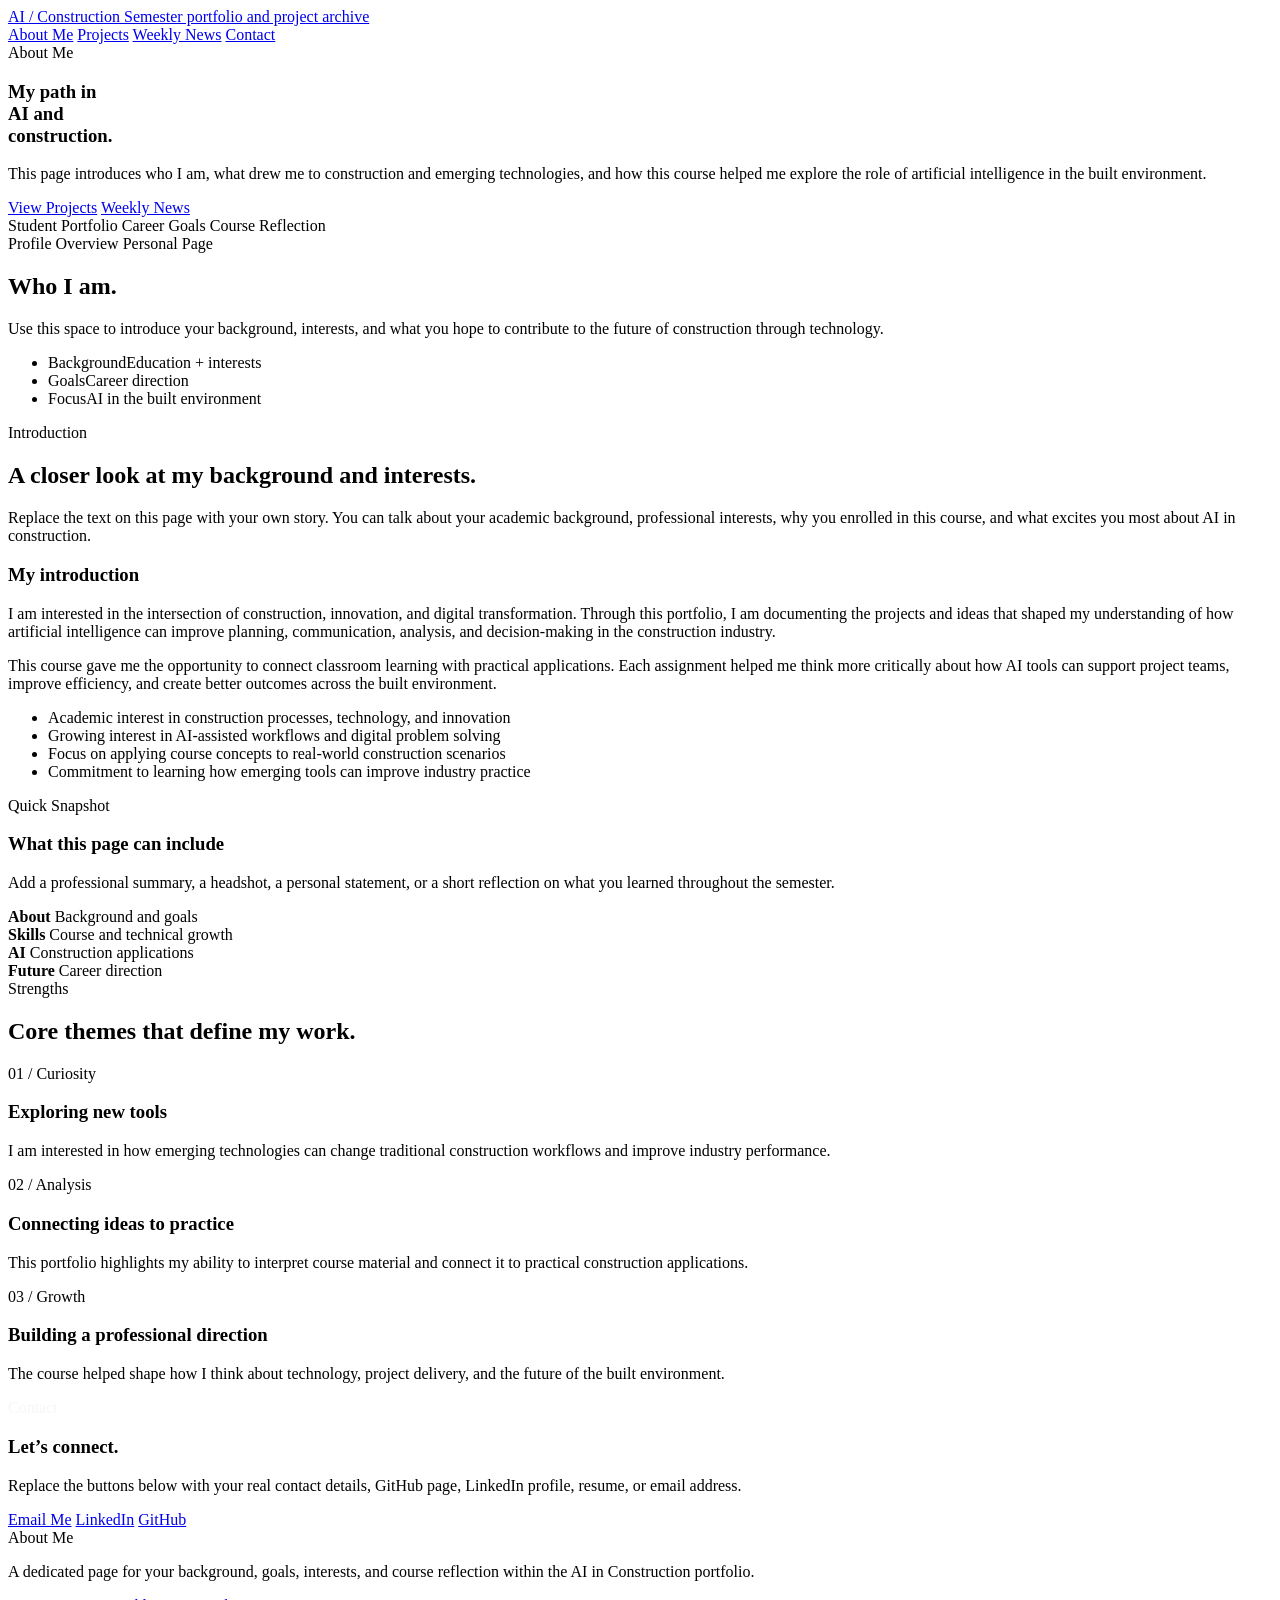
==== about.html @ fae2aea6 "Create about.html" ====
<!DOCTYPE html>
<html lang="en">
<head>
  <meta charset="UTF-8" />
  <meta name="viewport" content="width=device-width, initial-scale=1.0" />
  <title>About Me | AI in Construction Portfolio</title>
  <link rel="stylesheet" href="style.css" />
</head>
<body>
  <header class="site-header">
    <div class="container nav-shell">
      <a href="index.html" class="brand" aria-label="AI in Construction portfolio home">
        <span class="brand-title">AI / Construction</span>
        <span class="brand-subtitle">Semester portfolio and project archive</span>
      </a>

      <nav class="nav-links" aria-label="Primary navigation">
        <a href="about.html">About Me</a>
        <a href="projects.html">Projects</a>
        <a href="news.html">Weekly News</a>
        <a href="#contact" class="nav-cta">Contact</a>
      </nav>
    </div>
  </header>

  <main>
    <section class="hero">
      <div class="container hero-grid">
        <article class="hero-copy-card">
          <div>
            <span class="eyebrow">About Me</span>
            <h1 class="hero-title">My path in<br />AI and<br />construction.</h1>
            <p class="hero-description">
              This page introduces who I am, what drew me to construction and emerging technologies, and how this course helped me explore the role of artificial intelligence in the built environment.
            </p>
            <div class="hero-actions">
              <a class="button button-primary" href="projects.html">View Projects</a>
              <a class="button button-secondary" href="news.html">Weekly News</a>
            </div>
          </div>

          <div class="hero-meta" aria-label="About page highlights">
            <span class="meta-pill">Student Portfolio</span>
            <span class="meta-pill">Career Goals</span>
            <span class="meta-pill">Course Reflection</span>
          </div>
        </article>

        <aside class="hero-visual-card" aria-label="Decorative introduction panel">
          <div class="signal-grid"></div>
          <div class="signal-lines"></div>

          <div class="hero-panel-top">
            <span>Profile Overview</span>
            <span>Personal Page</span>
          </div>

          <div class="hero-visual-content">
            <h2>Who I am.</h2>
            <p>
              Use this space to introduce your background, interests, and what you hope to contribute to the future of construction through technology.
            </p>
            <ul class="hero-visual-list">
              <li><span>Background</span><span>Education + interests</span></li>
              <li><span>Goals</span><span>Career direction</span></li>
              <li><span>Focus</span><span>AI in the built environment</span></li>
            </ul>
          </div>
        </aside>
      </div>
    </section>

    <section class="section" id="about-overview">
      <div class="container">
        <span class="eyebrow">Introduction</span>
        <h2 class="section-heading">A closer look at my background and interests.</h2>
        <p class="section-copy">
          Replace the text on this page with your own story. You can talk about your academic background, professional interests, why you enrolled in this course, and what excites you most about AI in construction.
        </p>

        <div class="about-grid">
          <article class="about-card">
            <h3>My introduction</h3>
            <p>
              I am interested in the intersection of construction, innovation, and digital transformation. Through this portfolio, I am documenting the projects and ideas that shaped my understanding of how artificial intelligence can improve planning, communication, analysis, and decision-making in the construction industry.
            </p>
            <p style="margin-top: 1rem;">
              This course gave me the opportunity to connect classroom learning with practical applications. Each assignment helped me think more critically about how AI tools can support project teams, improve efficiency, and create better outcomes across the built environment.
            </p>

            <ul class="about-highlights">
              <li>Academic interest in construction processes, technology, and innovation</li>
              <li>Growing interest in AI-assisted workflows and digital problem solving</li>
              <li>Focus on applying course concepts to real-world construction scenarios</li>
              <li>Commitment to learning how emerging tools can improve industry practice</li>
            </ul>
          </article>

          <article class="about-card profile-card">
            <div class="profile-inner">
              <div class="profile-badge">Quick Snapshot</div>
              <h3>What this page can include</h3>
              <p>
                Add a professional summary, a headshot, a personal statement, or a short reflection on what you learned throughout the semester.
              </p>

              <div class="profile-stats">
                <div class="stat">
                  <strong>About</strong>
                  <span>Background and goals</span>
                </div>
                <div class="stat">
                  <strong>Skills</strong>
                  <span>Course and technical growth</span>
                </div>
                <div class="stat">
                  <strong>AI</strong>
                  <span>Construction applications</span>
                </div>
                <div class="stat">
                  <strong>Future</strong>
                  <span>Career direction</span>
                </div>
              </div>
            </div>
          </article>
        </div>
      </div>
    </section>

    <section class="section">
      <div class="container">
        <span class="eyebrow">Strengths</span>
        <h2 class="section-heading">Core themes that define my work.</h2>
        <div class="feature-grid">
          <article class="feature-card">
            <span class="feature-index">01 / Curiosity</span>
            <h3>Exploring new tools</h3>
            <p>I am interested in how emerging technologies can change traditional construction workflows and improve industry performance.</p>
          </article>

          <article class="feature-card">
            <span class="feature-index">02 / Analysis</span>
            <h3>Connecting ideas to practice</h3>
            <p>This portfolio highlights my ability to interpret course material and connect it to practical construction applications.</p>
          </article>

          <article class="feature-card">
            <span class="feature-index">03 / Growth</span>
            <h3>Building a professional direction</h3>
            <p>The course helped shape how I think about technology, project delivery, and the future of the built environment.</p>
          </article>
        </div>
      </div>
    </section>

    <section class="section" id="contact">
      <div class="container">
        <article class="cta-card">
          <div>
            <span class="eyebrow" style="color: rgba(242, 242, 243, 0.7);">Contact</span>
            <h3>Let’s connect.</h3>
            <p>
              Replace the buttons below with your real contact details, GitHub page, LinkedIn profile, resume, or email address.
            </p>
          </div>

          <div class="cta-actions">
            <a class="button button-primary" href="mailto:yourname@email.com">Email Me</a>
            <a class="button button-secondary" href="#">LinkedIn</a>
            <a class="button button-secondary" href="#">GitHub</a>
          </div>
        </article>
      </div>
    </section>
  </main>

  <footer class="footer">
    <div class="container">
      <div class="footer-card">
        <div class="footer-grid">
          <div>
            <div class="footer-title">About Me</div>
            <p class="footer-copy">
              A dedicated page for your background, goals, interests, and course reflection within the AI in Construction portfolio.
            </p>
          </div>

          <div>
            <div class="footer-links">
              <a href="index.html">Home</a>
              <a href="projects.html">Projects</a>
              <a href="news.html">Weekly News</a>
              <a href="#top">Back to top</a>
            </div>
          </div>
        </div>
      </div>
    </div>
  </footer>
</body>
</html>
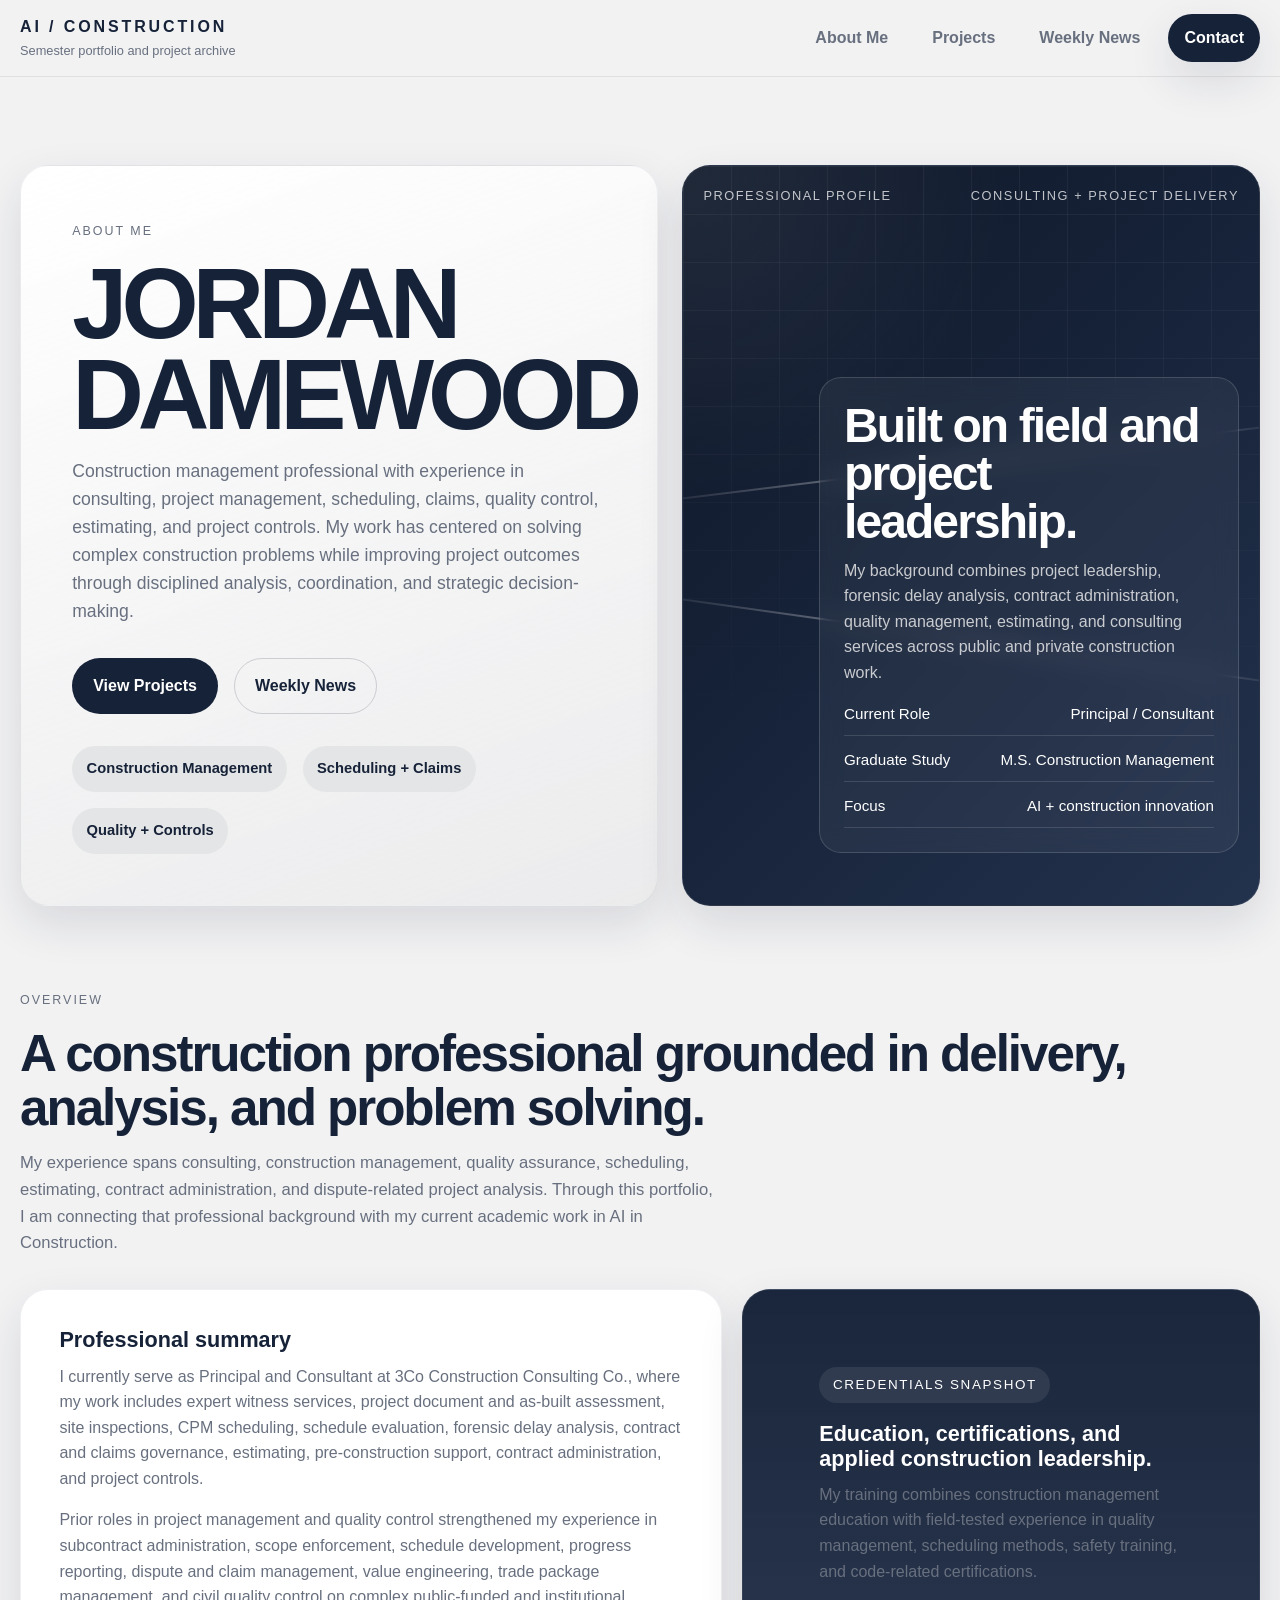
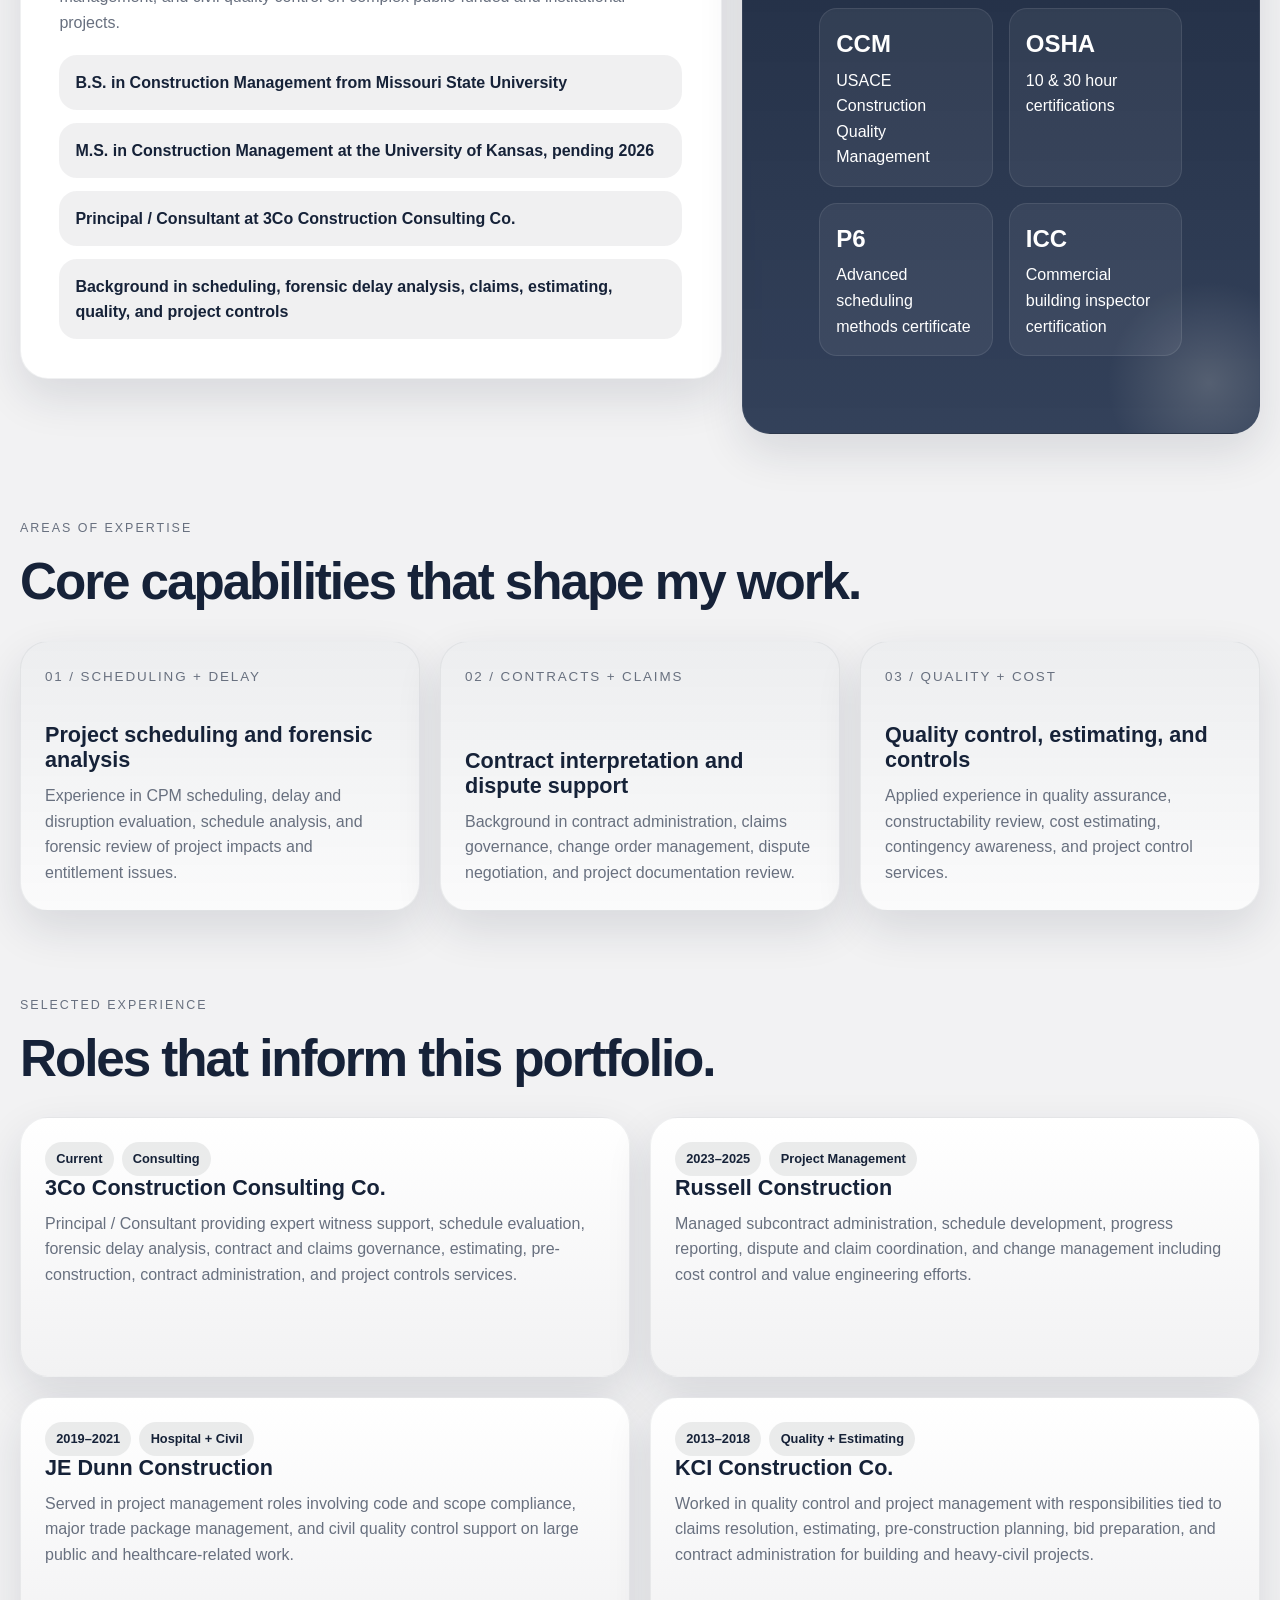
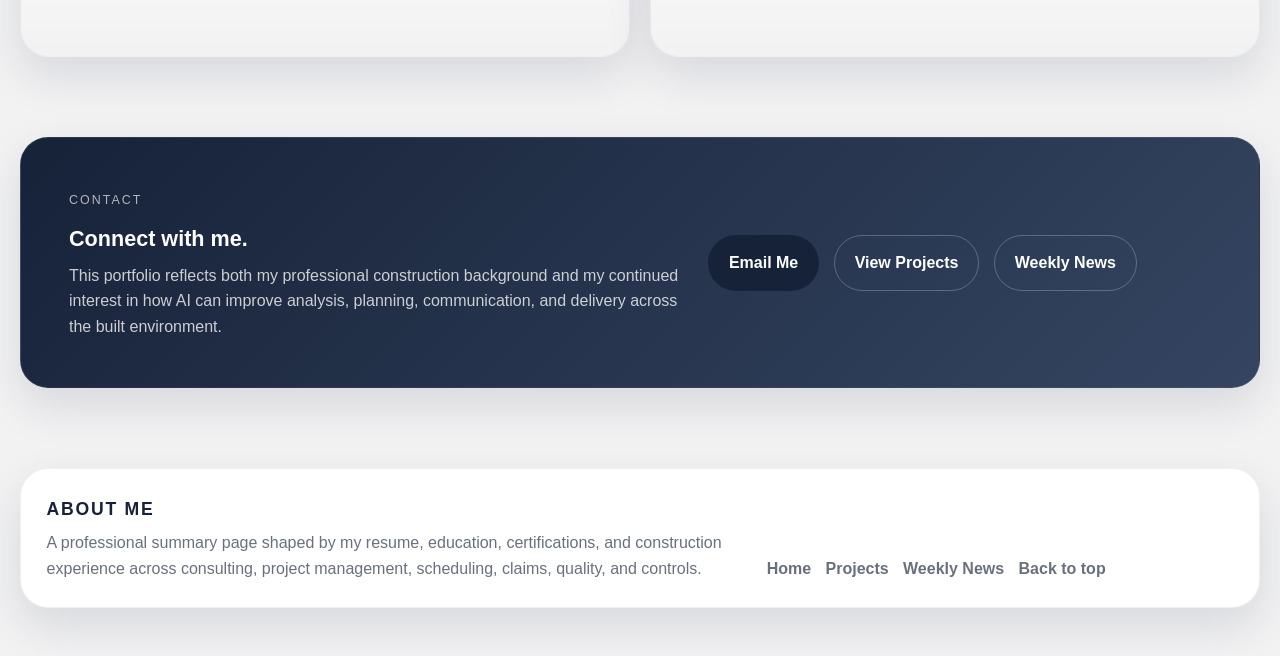
==== commit 1a83043f: "Update about.html" ====
--- a/about.html
+++ b/about.html
@@ -6,7 +6,7 @@
   <title>About Me | AI in Construction Portfolio</title>
   <link rel="stylesheet" href="style.css" />
 </head>
-<body>
+<body id="top">
   <header class="site-header">
     <div class="container nav-shell">
       <a href="index.html" class="brand" aria-label="AI in Construction portfolio home">
@@ -29,9 +29,9 @@
         <article class="hero-copy-card">
           <div>
             <span class="eyebrow">About Me</span>
-            <h1 class="hero-title">My path in<br />AI and<br />construction.</h1>
+            <h1 class="hero-title">Jordan<br />Damewood</h1>
             <p class="hero-description">
-              This page introduces who I am, what drew me to construction and emerging technologies, and how this course helped me explore the role of artificial intelligence in the built environment.
+              Construction management professional with experience in consulting, project management, scheduling, claims, quality control, estimating, and project controls. My work has centered on solving complex construction problems while improving project outcomes through disciplined analysis, coordination, and strategic decision-making.
             </p>
             <div class="hero-actions">
               <a class="button button-primary" href="projects.html">View Projects</a>
@@ -40,30 +40,30 @@
           </div>
 
           <div class="hero-meta" aria-label="About page highlights">
-            <span class="meta-pill">Student Portfolio</span>
-            <span class="meta-pill">Career Goals</span>
-            <span class="meta-pill">Course Reflection</span>
+            <span class="meta-pill">Construction Management</span>
+            <span class="meta-pill">Scheduling + Claims</span>
+            <span class="meta-pill">Quality + Controls</span>
           </div>
         </article>
 
-        <aside class="hero-visual-card" aria-label="Decorative introduction panel">
+        <aside class="hero-visual-card" aria-label="Professional profile panel">
           <div class="signal-grid"></div>
           <div class="signal-lines"></div>
 
           <div class="hero-panel-top">
-            <span>Profile Overview</span>
-            <span>Personal Page</span>
+            <span>Professional Profile</span>
+            <span>Consulting + Project Delivery</span>
           </div>
 
           <div class="hero-visual-content">
-            <h2>Who I am.</h2>
+            <h2>Built on field and project leadership.</h2>
             <p>
-              Use this space to introduce your background, interests, and what you hope to contribute to the future of construction through technology.
+              My background combines project leadership, forensic delay analysis, contract administration, quality management, estimating, and consulting services across public and private construction work.
             </p>
             <ul class="hero-visual-list">
-              <li><span>Background</span><span>Education + interests</span></li>
-              <li><span>Goals</span><span>Career direction</span></li>
-              <li><span>Focus</span><span>AI in the built environment</span></li>
+              <li><span>Current Role</span><span>Principal / Consultant</span></li>
+              <li><span>Graduate Study</span><span>M.S. Construction Management</span></li>
+              <li><span>Focus</span><span>AI + construction innovation</span></li>
             </ul>
           </div>
         </aside>
@@ -72,54 +72,54 @@
 
     <section class="section" id="about-overview">
       <div class="container">
-        <span class="eyebrow">Introduction</span>
-        <h2 class="section-heading">A closer look at my background and interests.</h2>
+        <span class="eyebrow">Overview</span>
+        <h2 class="section-heading">A construction professional grounded in delivery, analysis, and problem solving.</h2>
         <p class="section-copy">
-          Replace the text on this page with your own story. You can talk about your academic background, professional interests, why you enrolled in this course, and what excites you most about AI in construction.
+          My experience spans consulting, construction management, quality assurance, scheduling, estimating, contract administration, and dispute-related project analysis. Through this portfolio, I am connecting that professional background with my current academic work in AI in Construction.
         </p>
 
         <div class="about-grid">
           <article class="about-card">
-            <h3>My introduction</h3>
+            <h3>Professional summary</h3>
             <p>
-              I am interested in the intersection of construction, innovation, and digital transformation. Through this portfolio, I am documenting the projects and ideas that shaped my understanding of how artificial intelligence can improve planning, communication, analysis, and decision-making in the construction industry.
+              I currently serve as Principal and Consultant at 3Co Construction Consulting Co., where my work includes expert witness services, project document and as-built assessment, site inspections, CPM scheduling, schedule evaluation, forensic delay analysis, contract and claims governance, estimating, pre-construction support, contract administration, and project controls.
             </p>
             <p style="margin-top: 1rem;">
-              This course gave me the opportunity to connect classroom learning with practical applications. Each assignment helped me think more critically about how AI tools can support project teams, improve efficiency, and create better outcomes across the built environment.
+              Prior roles in project management and quality control strengthened my experience in subcontract administration, scope enforcement, schedule development, progress reporting, dispute and claim management, value engineering, trade package management, and civil quality control on complex public-funded and institutional projects.
             </p>
 
             <ul class="about-highlights">
-              <li>Academic interest in construction processes, technology, and innovation</li>
-              <li>Growing interest in AI-assisted workflows and digital problem solving</li>
-              <li>Focus on applying course concepts to real-world construction scenarios</li>
-              <li>Commitment to learning how emerging tools can improve industry practice</li>
+              <li>B.S. in Construction Management from Missouri State University</li>
+              <li>M.S. in Construction Management at the University of Kansas, pending 2026</li>
+              <li>Principal / Consultant at 3Co Construction Consulting Co.</li>
+              <li>Background in scheduling, forensic delay analysis, claims, estimating, quality, and project controls</li>
             </ul>
           </article>
 
           <article class="about-card profile-card">
             <div class="profile-inner">
-              <div class="profile-badge">Quick Snapshot</div>
-              <h3>What this page can include</h3>
-              <p>
-                Add a professional summary, a headshot, a personal statement, or a short reflection on what you learned throughout the semester.
+              <div class="profile-badge">Credentials Snapshot</div>
+              <h3>Education, certifications, and applied construction leadership.</h3>
+              <p>
+                My training combines construction management education with field-tested experience in quality management, scheduling methods, safety training, and code-related certifications.
               </p>
 
               <div class="profile-stats">
                 <div class="stat">
-                  <strong>About</strong>
-                  <span>Background and goals</span>
-                </div>
-                <div class="stat">
-                  <strong>Skills</strong>
-                  <span>Course and technical growth</span>
-                </div>
-                <div class="stat">
-                  <strong>AI</strong>
-                  <span>Construction applications</span>
-                </div>
-                <div class="stat">
-                  <strong>Future</strong>
-                  <span>Career direction</span>
+                  <strong>CCM</strong>
+                  <span>USACE Construction Quality Management</span>
+                </div>
+                <div class="stat">
+                  <strong>OSHA</strong>
+                  <span>10 &amp; 30 hour certifications</span>
+                </div>
+                <div class="stat">
+                  <strong>P6</strong>
+                  <span>Advanced scheduling methods certificate</span>
+                </div>
+                <div class="stat">
+                  <strong>ICC</strong>
+                  <span>Commercial building inspector certification</span>
                 </div>
               </div>
             </div>
@@ -130,25 +130,85 @@
 
     <section class="section">
       <div class="container">
-        <span class="eyebrow">Strengths</span>
-        <h2 class="section-heading">Core themes that define my work.</h2>
+        <span class="eyebrow">Areas of Expertise</span>
+        <h2 class="section-heading">Core capabilities that shape my work.</h2>
         <div class="feature-grid">
           <article class="feature-card">
-            <span class="feature-index">01 / Curiosity</span>
-            <h3>Exploring new tools</h3>
-            <p>I am interested in how emerging technologies can change traditional construction workflows and improve industry performance.</p>
+            <span class="feature-index">01 / Scheduling + Delay</span>
+            <h3>Project scheduling and forensic analysis</h3>
+            <p>Experience in CPM scheduling, delay and disruption evaluation, schedule analysis, and forensic review of project impacts and entitlement issues.</p>
           </article>
 
           <article class="feature-card">
-            <span class="feature-index">02 / Analysis</span>
-            <h3>Connecting ideas to practice</h3>
-            <p>This portfolio highlights my ability to interpret course material and connect it to practical construction applications.</p>
+            <span class="feature-index">02 / Contracts + Claims</span>
+            <h3>Contract interpretation and dispute support</h3>
+            <p>Background in contract administration, claims governance, change order management, dispute negotiation, and project documentation review.</p>
           </article>
 
           <article class="feature-card">
-            <span class="feature-index">03 / Growth</span>
-            <h3>Building a professional direction</h3>
-            <p>The course helped shape how I think about technology, project delivery, and the future of the built environment.</p>
+            <span class="feature-index">03 / Quality + Cost</span>
+            <h3>Quality control, estimating, and controls</h3>
+            <p>Applied experience in quality assurance, constructability review, cost estimating, contingency awareness, and project control services.</p>
+          </article>
+        </div>
+      </div>
+    </section>
+
+    <section class="section">
+      <div class="container">
+        <span class="eyebrow">Selected Experience</span>
+        <h2 class="section-heading">Roles that inform this portfolio.</h2>
+        <div class="news-grid">
+          <article class="news-card">
+            <div>
+              <div class="news-meta">
+                <span class="tag">Current</span>
+                <span class="tag">Consulting</span>
+              </div>
+              <h3>3Co Construction Consulting Co.</h3>
+              <p>
+                Principal / Consultant providing expert witness support, schedule evaluation, forensic delay analysis, contract and claims governance, estimating, pre-construction, contract administration, and project controls services.
+              </p>
+            </div>
+          </article>
+
+          <article class="news-card">
+            <div>
+              <div class="news-meta">
+                <span class="tag">2023–2025</span>
+                <span class="tag">Project Management</span>
+              </div>
+              <h3>Russell Construction</h3>
+              <p>
+                Managed subcontract administration, schedule development, progress reporting, dispute and claim coordination, and change management including cost control and value engineering efforts.
+              </p>
+            </div>
+          </article>
+
+          <article class="news-card">
+            <div>
+              <div class="news-meta">
+                <span class="tag">2019–2021</span>
+                <span class="tag">Hospital + Civil</span>
+              </div>
+              <h3>JE Dunn Construction</h3>
+              <p>
+                Served in project management roles involving code and scope compliance, major trade package management, and civil quality control support on large public and healthcare-related work.
+              </p>
+            </div>
+          </article>
+
+          <article class="news-card">
+            <div>
+              <div class="news-meta">
+                <span class="tag">2013–2018</span>
+                <span class="tag">Quality + Estimating</span>
+              </div>
+              <h3>KCI Construction Co.</h3>
+              <p>
+                Worked in quality control and project management with responsibilities tied to claims resolution, estimating, pre-construction planning, bid preparation, and contract administration for building and heavy-civil projects.
+              </p>
+            </div>
           </article>
         </div>
       </div>
@@ -159,16 +219,16 @@
         <article class="cta-card">
           <div>
             <span class="eyebrow" style="color: rgba(242, 242, 243, 0.7);">Contact</span>
-            <h3>Let’s connect.</h3>
+            <h3>Connect with me.</h3>
             <p>
-              Replace the buttons below with your real contact details, GitHub page, LinkedIn profile, resume, or email address.
+              This portfolio reflects both my professional construction background and my continued interest in how AI can improve analysis, planning, communication, and delivery across the built environment.
             </p>
           </div>
 
           <div class="cta-actions">
-            <a class="button button-primary" href="mailto:yourname@email.com">Email Me</a>
-            <a class="button button-secondary" href="#">LinkedIn</a>
-            <a class="button button-secondary" href="#">GitHub</a>
+            <a class="button button-primary" href="mailto:jordan@consult3co.com">Email Me</a>
+            <a class="button button-secondary" href="projects.html">View Projects</a>
+            <a class="button button-secondary" href="news.html">Weekly News</a>
           </div>
         </article>
       </div>
@@ -182,7 +242,7 @@
           <div>
             <div class="footer-title">About Me</div>
             <p class="footer-copy">
-              A dedicated page for your background, goals, interests, and course reflection within the AI in Construction portfolio.
+              A professional summary page shaped by my resume, education, certifications, and construction experience across consulting, project management, scheduling, claims, quality, and controls.
             </p>
           </div>
 
--- a/style.css
+++ b/style.css
@@ -0,0 +1,869 @@
+:root {
+  --blue-slate: #68707F;
+  --cool-steel: #969BA1;
+  --alabaster-grey: #E2E4E4;
+  --prussian-blue: #162238;
+  --platinum: #F2F2F3;
+  --white: #ffffff;
+  --shadow: 0 18px 45px rgba(22, 34, 56, 0.12);
+  --shadow-soft: 0 10px 28px rgba(22, 34, 56, 0.08);
+  --radius-lg: 28px;
+  --radius-md: 18px;
+  --radius-sm: 12px;
+  --max-width: 1240px;
+}
+
+* {
+  box-sizing: border-box;
+  margin: 0;
+  padding: 0;
+}
+
+html {
+  scroll-behavior: smooth;
+}
+
+body {
+  font-family: Inter, Arial, Helvetica, sans-serif;
+  background: var(--platinum);
+  color: var(--prussian-blue);
+  line-height: 1.6;
+}
+
+img {
+  max-width: 100%;
+  display: block;
+}
+
+a {
+  color: inherit;
+  text-decoration: none;
+}
+
+.container {
+  width: min(100% - 2rem, var(--max-width));
+  margin: 0 auto;
+}
+
+.eyebrow {
+  display: inline-block;
+  font-size: 0.78rem;
+  letter-spacing: 0.16em;
+  text-transform: uppercase;
+  color: var(--blue-slate);
+  margin-bottom: 1rem;
+}
+
+.section-heading {
+  font-size: clamp(2rem, 4vw, 4rem);
+  line-height: 1.05;
+  letter-spacing: -0.04em;
+  margin-bottom: 1rem;
+}
+
+.section-copy {
+  max-width: 700px;
+  color: var(--blue-slate);
+  font-size: 1.04rem;
+}
+
+.site-header {
+  position: sticky;
+  top: 0;
+  z-index: 50;
+  backdrop-filter: blur(18px);
+  background: rgba(242, 242, 243, 0.88);
+  border-bottom: 1px solid rgba(150, 155, 161, 0.22);
+}
+
+.nav-shell {
+  min-height: 76px;
+  display: flex;
+  align-items: center;
+  justify-content: space-between;
+  gap: 1rem;
+}
+
+.brand {
+  display: flex;
+  flex-direction: column;
+  gap: 0.1rem;
+}
+
+.brand-title {
+  font-size: 1rem;
+  font-weight: 800;
+  letter-spacing: 0.18em;
+  text-transform: uppercase;
+}
+
+.brand-subtitle {
+  font-size: 0.8rem;
+  color: var(--blue-slate);
+}
+
+.nav-links {
+  display: flex;
+  flex-wrap: wrap;
+  align-items: center;
+  gap: 0.75rem;
+}
+
+.nav-links a {
+  padding: 0.7rem 1rem;
+  border-radius: 999px;
+  color: var(--blue-slate);
+  font-weight: 600;
+  transition: 0.25s ease;
+}
+
+.nav-links a:hover,
+.nav-links a:focus {
+  background: var(--alabaster-grey);
+  color: var(--prussian-blue);
+}
+
+.nav-cta {
+  background: var(--prussian-blue);
+  color: var(--white) !important;
+  box-shadow: var(--shadow);
+}
+
+.hero {
+  padding: 5.5rem 0 3rem;
+}
+
+.hero-grid {
+  display: grid;
+  grid-template-columns: 1.05fr 0.95fr;
+  gap: 1.5rem;
+  align-items: stretch;
+}
+
+.hero-copy-card,
+.hero-visual-card,
+.feature-card,
+.project-card,
+.news-card,
+.about-card,
+.cta-card,
+.footer-card,
+.profile-showcase-card {
+  background: var(--white);
+  border-radius: var(--radius-lg);
+  box-shadow: var(--shadow);
+  overflow: hidden;
+  border: 1px solid rgba(150, 155, 161, 0.15);
+}
+
+.hero-copy-card {
+  padding: clamp(2rem, 4vw, 4rem);
+  display: flex;
+  flex-direction: column;
+  justify-content: space-between;
+  min-height: 540px;
+  background: linear-gradient(160deg, var(--white) 0%, rgba(226, 227, 228, 0.45) 100%);
+}
+
+.hero-title {
+  font-size: clamp(3rem, 8vw, 6.2rem);
+  line-height: 0.92;
+  letter-spacing: -0.06em;
+  margin-bottom: 1rem;
+  text-transform: uppercase;
+}
+
+.hero-description {
+  max-width: 580px;
+  font-size: 1.1rem;
+  color: var(--blue-slate);
+  margin-bottom: 2rem;
+}
+
+.hero-actions {
+  display: flex;
+  flex-wrap: wrap;
+  gap: 1rem;
+  margin-top: 1.25rem;
+}
+
+.button {
+  display: inline-flex;
+  align-items: center;
+  justify-content: center;
+  gap: 0.55rem;
+  min-height: 48px;
+  padding: 0.9rem 1.25rem;
+  border-radius: 999px;
+  border: 1px solid transparent;
+  font-weight: 700;
+  transition: transform 0.25s ease, background 0.25s ease, color 0.25s ease, border-color 0.25s ease;
+}
+
+.button:hover {
+  transform: translateY(-2px);
+}
+
+.button-primary {
+  background: var(--prussian-blue);
+  color: var(--white);
+}
+
+.button-secondary {
+  background: transparent;
+  color: var(--prussian-blue);
+  border-color: rgba(22, 34, 56, 0.18);
+}
+
+.hero-meta {
+  display: flex;
+  flex-wrap: wrap;
+  gap: 1rem;
+  margin-top: 2rem;
+}
+
+.meta-pill {
+  padding: 0.7rem 0.9rem;
+  border-radius: 999px;
+  background: rgba(226, 227, 228, 0.8);
+  color: var(--prussian-blue);
+  font-weight: 600;
+  font-size: 0.92rem;
+}
+
+.hero-visual-card {
+  position: relative;
+  min-height: 540px;
+  padding: 1.25rem;
+  background:
+    radial-gradient(circle at top left, rgba(104, 112, 127, 0.2), transparent 35%),
+    linear-gradient(135deg, #0f1828 0%, #162238 45%, #23324d 100%);
+  color: var(--white);
+  display: flex;
+  flex-direction: column;
+  justify-content: space-between;
+}
+
+.hero-panel-top {
+  display: flex;
+  justify-content: space-between;
+  align-items: center;
+  color: rgba(242, 242, 243, 0.78);
+  font-size: 0.8rem;
+  letter-spacing: 0.12em;
+  text-transform: uppercase;
+}
+
+.signal-grid {
+  position: absolute;
+  inset: 0;
+  background-image:
+    linear-gradient(rgba(226, 227, 228, 0.08) 1px, transparent 1px),
+    linear-gradient(90deg, rgba(226, 227, 228, 0.08) 1px, transparent 1px);
+  background-size: 48px 48px;
+  mask-image: linear-gradient(to bottom, rgba(0,0,0,0.8), transparent 85%);
+  pointer-events: none;
+}
+
+.signal-lines::before,
+.signal-lines::after {
+  content: "";
+  position: absolute;
+  left: -10%;
+  right: -10%;
+  height: 2px;
+  background: linear-gradient(90deg, transparent, rgba(242, 242, 243, 0.55), transparent);
+  filter: blur(0.3px);
+}
+
+.signal-lines::before {
+  top: 40%;
+  transform: rotate(-7deg);
+}
+
+.signal-lines::after {
+  top: 64%;
+  transform: rotate(8deg);
+}
+
+.hero-visual-content {
+  position: relative;
+  z-index: 2;
+  max-width: 420px;
+  margin-left: auto;
+  margin-top: auto;
+  margin-bottom: 2rem;
+  padding: 1.5rem;
+  border: 1px solid rgba(242, 242, 243, 0.16);
+  border-radius: 22px;
+  background: rgba(255, 255, 255, 0.05);
+  backdrop-filter: blur(12px);
+}
+
+.hero-visual-content h2 {
+  font-size: clamp(1.8rem, 4vw, 3rem);
+  line-height: 1;
+  letter-spacing: -0.04em;
+  margin-bottom: 0.75rem;
+}
+
+.hero-visual-content p {
+  color: rgba(242, 242, 243, 0.8);
+  margin-bottom: 1rem;
+}
+
+.hero-visual-list {
+  list-style: none;
+  display: grid;
+  gap: 0.75rem;
+}
+
+.hero-visual-list li {
+  display: flex;
+  justify-content: space-between;
+  gap: 1rem;
+  padding-bottom: 0.55rem;
+  border-bottom: 1px solid rgba(242, 242, 243, 0.14);
+  font-size: 0.95rem;
+}
+
+.section {
+  padding: 2rem 0 3rem;
+}
+
+.feature-grid,
+.project-grid,
+.news-grid,
+.about-grid,
+.footer-grid,
+.profile-showcase-grid {
+  display: grid;
+  gap: 1.25rem;
+  margin-top: 2rem;
+}
+
+.feature-grid {
+  grid-template-columns: repeat(3, 1fr);
+}
+
+.feature-card {
+  min-height: 270px;
+  padding: 1.5rem;
+  display: flex;
+  flex-direction: column;
+  justify-content: flex-end;
+  background:
+    linear-gradient(180deg, rgba(22, 34, 56, 0.08), rgba(22, 34, 56, 0.02)),
+    var(--white);
+}
+
+.feature-card .feature-index {
+  font-size: 0.84rem;
+  letter-spacing: 0.14em;
+  text-transform: uppercase;
+  color: var(--blue-slate);
+  margin-bottom: auto;
+}
+
+.feature-card h3,
+.project-card h3,
+.news-card h3,
+.about-card h3,
+.cta-card h3,
+.profile-showcase-card h3 {
+  font-size: 1.35rem;
+  line-height: 1.15;
+  margin-bottom: 0.65rem;
+}
+
+.feature-card p,
+.project-card p,
+.news-card p,
+.about-card p,
+.cta-card p,
+.footer-copy,
+.profile-showcase-card p {
+  color: var(--blue-slate);
+}
+
+.about-grid {
+  grid-template-columns: 1.15fr 0.85fr;
+  align-items: start;
+}
+
+.about-card {
+  padding: clamp(1.6rem, 3vw, 2.4rem);
+}
+
+.about-highlights {
+  list-style: none;
+  margin-top: 1.25rem;
+  display: grid;
+  gap: 0.85rem;
+}
+
+.about-highlights li {
+  padding: 0.9rem 1rem;
+  background: rgba(226, 227, 228, 0.52);
+  border-radius: var(--radius-md);
+  font-weight: 600;
+  color: var(--prussian-blue);
+}
+
+.profile-card {
+  background: linear-gradient(180deg, rgba(22, 34, 56, 0.98), rgba(35, 50, 77, 0.92));
+  color: var(--white);
+  min-height: 100%;
+  position: relative;
+  overflow: hidden;
+}
+
+.profile-card::after {
+  content: "";
+  position: absolute;
+  inset: auto -60px -60px auto;
+  width: 220px;
+  height: 220px;
+  background: radial-gradient(circle, rgba(150, 155, 161, 0.35), transparent 65%);
+}
+
+.profile-card .profile-inner {
+  position: relative;
+  z-index: 1;
+  padding: clamp(1.6rem, 3vw, 2.4rem);
+}
+
+.profile-badge {
+  display: inline-flex;
+  align-items: center;
+  gap: 0.55rem;
+  padding: 0.45rem 0.85rem;
+  background: rgba(255, 255, 255, 0.08);
+  border-radius: 999px;
+  font-size: 0.84rem;
+  text-transform: uppercase;
+  letter-spacing: 0.12em;
+  margin-bottom: 1.2rem;
+}
+
+.profile-stats {
+  display: grid;
+  grid-template-columns: repeat(2, 1fr);
+  gap: 1rem;
+  margin-top: 1.5rem;
+}
+
+.profile-stats .stat {
+  padding: 1rem;
+  border-radius: var(--radius-md);
+  background: rgba(255, 255, 255, 0.06);
+  border: 1px solid rgba(255, 255, 255, 0.09);
+}
+
+.stat strong {
+  display: block;
+  font-size: 1.5rem;
+  margin-bottom: 0.25rem;
+}
+
+.project-grid {
+  grid-template-columns: repeat(3, 1fr);
+}
+
+.project-card {
+  display: flex;
+  flex-direction: column;
+  min-height: 100%;
+}
+
+.project-visual {
+  min-height: 220px;
+  background:
+    radial-gradient(circle at top left, rgba(104, 112, 127, 0.22), transparent 35%),
+    linear-gradient(140deg, #162238, #22314d 50%, #33435d 100%);
+  position: relative;
+  overflow: hidden;
+}
+
+.project-visual::before,
+.project-visual::after {
+  content: "";
+  position: absolute;
+  border: 1px solid rgba(242, 242, 243, 0.2);
+  border-radius: 18px;
+}
+
+.project-visual::before {
+  inset: 22px 28px auto 28px;
+  height: 72px;
+}
+
+.project-visual::after {
+  inset: auto 44px 26px auto;
+  width: 140px;
+  height: 88px;
+}
+
+.project-body {
+  padding: 1.5rem;
+  display: flex;
+  flex-direction: column;
+  gap: 0.9rem;
+  flex: 1;
+}
+
+.project-meta,
+.news-meta,
+.profile-tags {
+  display: flex;
+  flex-wrap: wrap;
+  gap: 0.5rem;
+}
+
+.tag,
+.profile-tag {
+  padding: 0.4rem 0.7rem;
+  border-radius: 999px;
+  background: rgba(226, 227, 228, 0.68);
+  font-size: 0.8rem;
+  font-weight: 700;
+  color: var(--prussian-blue);
+}
+
+.project-links,
+.news-links,
+.footer-links,
+.profile-links {
+  display: flex;
+  flex-wrap: wrap;
+  gap: 0.9rem;
+  margin-top: auto;
+  padding-top: 0.65rem;
+}
+
+.text-link {
+  font-weight: 700;
+  color: var(--prussian-blue);
+}
+
+.text-link:hover {
+  color: var(--blue-slate);
+}
+
+.news-grid {
+  grid-template-columns: repeat(2, 1fr);
+}
+
+.news-card {
+  padding: 1.5rem;
+  min-height: 260px;
+  display: flex;
+  flex-direction: column;
+  justify-content: space-between;
+  background: linear-gradient(180deg, rgba(255,255,255,1), rgba(242,242,243,1));
+}
+
+.cta-card {
+  padding: clamp(1.8rem, 4vw, 3rem);
+  display: grid;
+  grid-template-columns: 1.1fr 0.9fr;
+  gap: 1.5rem;
+  align-items: center;
+  background: linear-gradient(135deg, rgba(22,34,56,1), rgba(53,69,97,1));
+  color: var(--white);
+}
+
+.cta-card p {
+  color: rgba(242, 242, 243, 0.82);
+}
+
+.cta-actions {
+  display: flex;
+  flex-wrap: wrap;
+  gap: 0.9rem;
+  justify-content: flex-start;
+}
+
+.cta-card .button-secondary {
+  color: var(--white);
+  border-color: rgba(242, 242, 243, 0.25);
+}
+
+/* Customized About/Profile section */
+.profile-showcase-grid {
+  grid-template-columns: 0.9fr 1.1fr;
+  align-items: stretch;
+}
+
+.profile-showcase-card {
+  padding: clamp(1.5rem, 3vw, 2.2rem);
+}
+
+.headshot-panel {
+  position: relative;
+  min-height: 100%;
+  background: linear-gradient(180deg, #f7f7f8 0%, #e7e8ea 100%);
+  border-radius: 24px;
+  overflow: hidden;
+  display: flex;
+  align-items: flex-end;
+  justify-content: center;
+  padding: 1.5rem;
+  border: 1px solid rgba(150, 155, 161, 0.18);
+}
+
+.headshot-panel::before {
+  content: "";
+  position: absolute;
+  inset: 0;
+  background:
+    radial-gradient(circle at 20% 20%, rgba(104, 112, 127, 0.16), transparent 32%),
+    radial-gradient(circle at 80% 80%, rgba(22, 34, 56, 0.12), transparent 28%);
+}
+
+.headshot-frame {
+  position: relative;
+  z-index: 1;
+  width: min(100%, 340px);
+  aspect-ratio: 4 / 5;
+  border-radius: 28px;
+  overflow: hidden;
+  box-shadow: var(--shadow-soft);
+  background: linear-gradient(180deg, #22314d, #162238);
+  border: 1px solid rgba(255, 255, 255, 0.25);
+}
+
+.headshot-frame img {
+  width: 100%;
+  height: 100%;
+  object-fit: cover;
+}
+
+.headshot-placeholder {
+  width: 100%;
+  height: 100%;
+  display: grid;
+  place-items: center;
+  padding: 1.5rem;
+  text-align: center;
+  color: rgba(242, 242, 243, 0.88);
+  background:
+    linear-gradient(180deg, rgba(255,255,255,0.06), rgba(255,255,255,0.02)),
+    linear-gradient(135deg, #24324d, #162238);
+}
+
+.headshot-placeholder strong {
+  display: block;
+  font-size: 1.6rem;
+  line-height: 1.1;
+  letter-spacing: -0.03em;
+  margin-bottom: 0.5rem;
+}
+
+.headshot-badge {
+  position: absolute;
+  top: 1rem;
+  left: 1rem;
+  z-index: 2;
+  padding: 0.55rem 0.85rem;
+  border-radius: 999px;
+  background: rgba(255, 255, 255, 0.82);
+  color: var(--prussian-blue);
+  font-size: 0.76rem;
+  font-weight: 800;
+  text-transform: uppercase;
+  letter-spacing: 0.12em;
+  box-shadow: var(--shadow-soft);
+}
+
+.profile-detail-card {
+  display: flex;
+  flex-direction: column;
+  justify-content: center;
+  gap: 1rem;
+  background: linear-gradient(160deg, rgba(255,255,255,1), rgba(242,242,243,1));
+}
+
+.profile-detail-card .section-heading {
+  margin-bottom: 0.5rem;
+}
+
+.profile-intro {
+  font-size: 1.05rem;
+  color: var(--blue-slate);
+  max-width: 720px;
+}
+
+.profile-quote {
+  padding: 1.1rem 1.2rem;
+  border-left: 4px solid var(--prussian-blue);
+  background: rgba(226, 227, 228, 0.45);
+  border-radius: 0 16px 16px 0;
+  color: var(--prussian-blue);
+  font-weight: 600;
+}
+
+.profile-mini-stats {
+  display: grid;
+  grid-template-columns: repeat(3, 1fr);
+  gap: 0.9rem;
+}
+
+.profile-mini-stat {
+  padding: 1rem;
+  border-radius: 18px;
+  background: var(--white);
+  border: 1px solid rgba(150, 155, 161, 0.15);
+  box-shadow: var(--shadow-soft);
+}
+
+.profile-mini-stat strong {
+  display: block;
+  font-size: 1.2rem;
+  margin-bottom: 0.2rem;
+  color: var(--prussian-blue);
+}
+
+.profile-mini-stat span {
+  color: var(--blue-slate);
+  font-size: 0.92rem;
+}
+
+.resume-timeline {
+  display: grid;
+  gap: 0.9rem;
+}
+
+.timeline-item {
+  padding: 1rem 1.1rem;
+  border-radius: 18px;
+  background: rgba(255, 255, 255, 0.92);
+  border: 1px solid rgba(150, 155, 161, 0.18);
+}
+
+.timeline-item strong {
+  display: block;
+  font-size: 1rem;
+  color: var(--prussian-blue);
+  margin-bottom: 0.2rem;
+}
+
+.timeline-item span {
+  display: block;
+  color: var(--cool-steel);
+  font-size: 0.88rem;
+  font-weight: 700;
+  margin-bottom: 0.35rem;
+  text-transform: uppercase;
+  letter-spacing: 0.08em;
+}
+
+.timeline-item p {
+  color: var(--blue-slate);
+}
+
+.footer {
+  padding: 2rem 0 3rem;
+}
+
+.footer-card {
+  padding: 1.6rem;
+}
+
+.footer-grid {
+  grid-template-columns: 1.2fr 0.8fr;
+  align-items: end;
+  margin-top: 0;
+}
+
+.footer-title {
+  font-size: 1.1rem;
+  font-weight: 800;
+  margin-bottom: 0.45rem;
+  letter-spacing: 0.1em;
+  text-transform: uppercase;
+}
+
+.footer-links a {
+  color: var(--blue-slate);
+  font-weight: 600;
+}
+
+.footer-links a:hover {
+  color: var(--prussian-blue);
+}
+
+.small-note {
+  font-size: 0.9rem;
+  color: var(--cool-steel);
+  margin-top: 1rem;
+}
+
+@media (max-width: 1080px) {
+  .hero-grid,
+  .about-grid,
+  .cta-card,
+  .footer-grid,
+  .feature-grid,
+  .project-grid,
+  .news-grid,
+  .profile-showcase-grid,
+  .profile-mini-stats {
+    grid-template-columns: 1fr;
+  }
+
+  .hero-copy-card,
+  .hero-visual-card {
+    min-height: auto;
+  }
+
+  .headshot-frame {
+    max-width: 300px;
+  }
+}
+
+@media (max-width: 760px) {
+  .nav-shell {
+    flex-direction: column;
+    align-items: flex-start;
+    padding: 1rem 0;
+  }
+
+  .nav-links {
+    width: 100%;
+  }
+
+  .nav-links a {
+    padding: 0.6rem 0.85rem;
+  }
+
+  .hero {
+    padding-top: 2.5rem;
+  }
+
+  .hero-copy-card,
+  .hero-visual-card,
+  .feature-card,
+  .project-card,
+  .news-card,
+  .about-card,
+  .cta-card,
+  .footer-card,
+  .profile-showcase-card {
+    border-radius: 22px;
+  }
+
+  .hero-title,
+  .section-heading {
+    letter-spacing: -0.05em;
+  }
+
+  .profile-stats {
+    grid-template-columns: 1fr;
+  }
+
+  .headshot-panel {
+    padding: 1rem;
+  }
+}
+
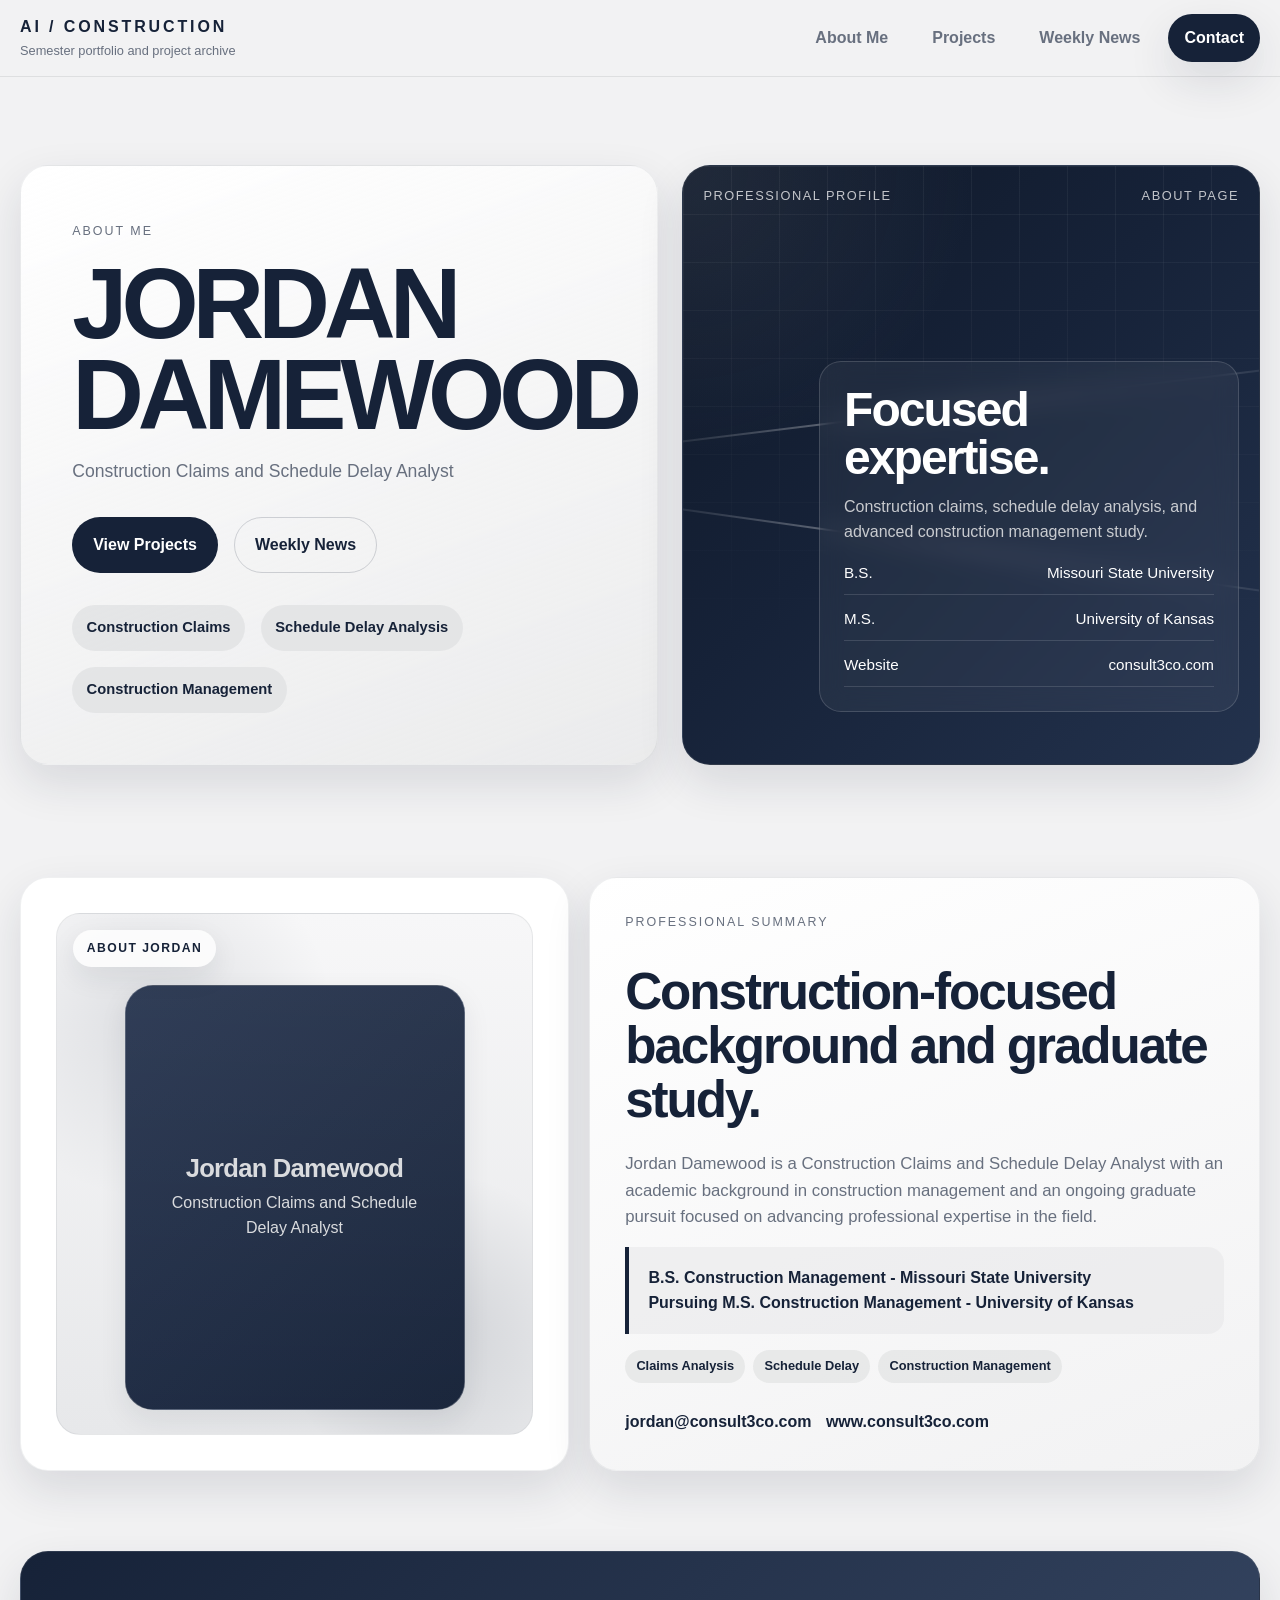
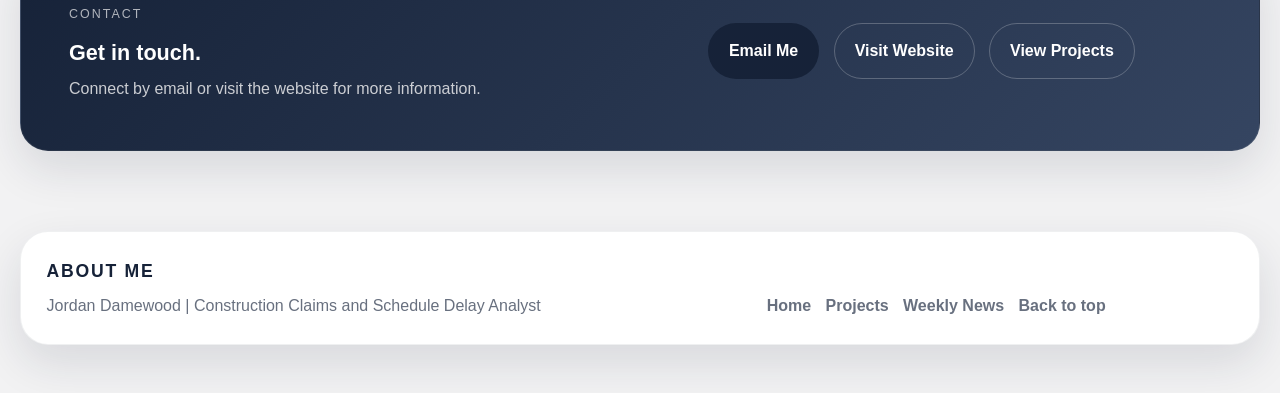
==== commit 9627b47f: "Update about.html" ====
--- a/about.html
+++ b/about.html
@@ -31,7 +31,7 @@
             <span class="eyebrow">About Me</span>
             <h1 class="hero-title">Jordan<br />Damewood</h1>
             <p class="hero-description">
-              Construction management professional with experience in consulting, project management, scheduling, claims, quality control, estimating, and project controls. My work has centered on solving complex construction problems while improving project outcomes through disciplined analysis, coordination, and strategic decision-making.
+              Construction Claims and Schedule Delay Analyst
             </p>
             <div class="hero-actions">
               <a class="button button-primary" href="projects.html">View Projects</a>
@@ -39,10 +39,10 @@
             </div>
           </div>
 
-          <div class="hero-meta" aria-label="About page highlights">
+          <div class="hero-meta" aria-label="Professional highlights">
+            <span class="meta-pill">Construction Claims</span>
+            <span class="meta-pill">Schedule Delay Analysis</span>
             <span class="meta-pill">Construction Management</span>
-            <span class="meta-pill">Scheduling + Claims</span>
-            <span class="meta-pill">Quality + Controls</span>
           </div>
         </article>
 
@@ -52,162 +52,59 @@
 
           <div class="hero-panel-top">
             <span>Professional Profile</span>
-            <span>Consulting + Project Delivery</span>
+            <span>About Page</span>
           </div>
 
           <div class="hero-visual-content">
-            <h2>Built on field and project leadership.</h2>
+            <h2>Focused expertise.</h2>
             <p>
-              My background combines project leadership, forensic delay analysis, contract administration, quality management, estimating, and consulting services across public and private construction work.
+              Construction claims, schedule delay analysis, and advanced construction management study.
             </p>
             <ul class="hero-visual-list">
-              <li><span>Current Role</span><span>Principal / Consultant</span></li>
-              <li><span>Graduate Study</span><span>M.S. Construction Management</span></li>
-              <li><span>Focus</span><span>AI + construction innovation</span></li>
+              <li><span>B.S.</span><span>Missouri State University</span></li>
+              <li><span>M.S.</span><span>University of Kansas</span></li>
+              <li><span>Website</span><span>consult3co.com</span></li>
             </ul>
           </div>
         </aside>
       </div>
     </section>
 
-    <section class="section" id="about-overview">
+    <section class="section">
       <div class="container">
-        <span class="eyebrow">Overview</span>
-        <h2 class="section-heading">A construction professional grounded in delivery, analysis, and problem solving.</h2>
-        <p class="section-copy">
-          My experience spans consulting, construction management, quality assurance, scheduling, estimating, contract administration, and dispute-related project analysis. Through this portfolio, I am connecting that professional background with my current academic work in AI in Construction.
-        </p>
-
-        <div class="about-grid">
-          <article class="about-card">
-            <h3>Professional summary</h3>
-            <p>
-              I currently serve as Principal and Consultant at 3Co Construction Consulting Co., where my work includes expert witness services, project document and as-built assessment, site inspections, CPM scheduling, schedule evaluation, forensic delay analysis, contract and claims governance, estimating, pre-construction support, contract administration, and project controls.
-            </p>
-            <p style="margin-top: 1rem;">
-              Prior roles in project management and quality control strengthened my experience in subcontract administration, scope enforcement, schedule development, progress reporting, dispute and claim management, value engineering, trade package management, and civil quality control on complex public-funded and institutional projects.
-            </p>
-
-            <ul class="about-highlights">
-              <li>B.S. in Construction Management from Missouri State University</li>
-              <li>M.S. in Construction Management at the University of Kansas, pending 2026</li>
-              <li>Principal / Consultant at 3Co Construction Consulting Co.</li>
-              <li>Background in scheduling, forensic delay analysis, claims, estimating, quality, and project controls</li>
-            </ul>
-          </article>
-
-          <article class="about-card profile-card">
-            <div class="profile-inner">
-              <div class="profile-badge">Credentials Snapshot</div>
-              <h3>Education, certifications, and applied construction leadership.</h3>
-              <p>
-                My training combines construction management education with field-tested experience in quality management, scheduling methods, safety training, and code-related certifications.
-              </p>
-
-              <div class="profile-stats">
-                <div class="stat">
-                  <strong>CCM</strong>
-                  <span>USACE Construction Quality Management</span>
-                </div>
-                <div class="stat">
-                  <strong>OSHA</strong>
-                  <span>10 &amp; 30 hour certifications</span>
-                </div>
-                <div class="stat">
-                  <strong>P6</strong>
-                  <span>Advanced scheduling methods certificate</span>
-                </div>
-                <div class="stat">
-                  <strong>ICC</strong>
-                  <span>Commercial building inspector certification</span>
+        <div class="profile-showcase-grid">
+          <article class="profile-showcase-card">
+            <div class="headshot-panel">
+              <div class="headshot-badge">About Jordan</div>
+              <div class="headshot-frame">
+                <div class="headshot-placeholder">
+                  <div>
+                    <strong>Jordan Damewood</strong>
+                    <span>Construction Claims and Schedule Delay Analyst</span>
+                  </div>
                 </div>
               </div>
             </div>
           </article>
-        </div>
-      </div>
-    </section>
 
-    <section class="section">
-      <div class="container">
-        <span class="eyebrow">Areas of Expertise</span>
-        <h2 class="section-heading">Core capabilities that shape my work.</h2>
-        <div class="feature-grid">
-          <article class="feature-card">
-            <span class="feature-index">01 / Scheduling + Delay</span>
-            <h3>Project scheduling and forensic analysis</h3>
-            <p>Experience in CPM scheduling, delay and disruption evaluation, schedule analysis, and forensic review of project impacts and entitlement issues.</p>
-          </article>
-
-          <article class="feature-card">
-            <span class="feature-index">02 / Contracts + Claims</span>
-            <h3>Contract interpretation and dispute support</h3>
-            <p>Background in contract administration, claims governance, change order management, dispute negotiation, and project documentation review.</p>
-          </article>
-
-          <article class="feature-card">
-            <span class="feature-index">03 / Quality + Cost</span>
-            <h3>Quality control, estimating, and controls</h3>
-            <p>Applied experience in quality assurance, constructability review, cost estimating, contingency awareness, and project control services.</p>
-          </article>
-        </div>
-      </div>
-    </section>
-
-    <section class="section">
-      <div class="container">
-        <span class="eyebrow">Selected Experience</span>
-        <h2 class="section-heading">Roles that inform this portfolio.</h2>
-        <div class="news-grid">
-          <article class="news-card">
-            <div>
-              <div class="news-meta">
-                <span class="tag">Current</span>
-                <span class="tag">Consulting</span>
-              </div>
-              <h3>3Co Construction Consulting Co.</h3>
-              <p>
-                Principal / Consultant providing expert witness support, schedule evaluation, forensic delay analysis, contract and claims governance, estimating, pre-construction, contract administration, and project controls services.
-              </p>
+          <article class="profile-showcase-card profile-detail-card">
+            <span class="eyebrow">Professional Summary</span>
+            <h2 class="section-heading">Construction-focused background and graduate study.</h2>
+            <p class="profile-intro">
+              Jordan Damewood is a Construction Claims and Schedule Delay Analyst with an academic background in construction management and an ongoing graduate pursuit focused on advancing professional expertise in the field.
+            </p>
+            <div class="profile-quote">
+              B.S. Construction Management - Missouri State University<br />
+              Pursuing M.S. Construction Management - University of Kansas
             </div>
-          </article>
-
-          <article class="news-card">
-            <div>
-              <div class="news-meta">
-                <span class="tag">2023–2025</span>
-                <span class="tag">Project Management</span>
-              </div>
-              <h3>Russell Construction</h3>
-              <p>
-                Managed subcontract administration, schedule development, progress reporting, dispute and claim coordination, and change management including cost control and value engineering efforts.
-              </p>
+            <div class="profile-tags">
+              <span class="profile-tag">Claims Analysis</span>
+              <span class="profile-tag">Schedule Delay</span>
+              <span class="profile-tag">Construction Management</span>
             </div>
-          </article>
-
-          <article class="news-card">
-            <div>
-              <div class="news-meta">
-                <span class="tag">2019–2021</span>
-                <span class="tag">Hospital + Civil</span>
-              </div>
-              <h3>JE Dunn Construction</h3>
-              <p>
-                Served in project management roles involving code and scope compliance, major trade package management, and civil quality control support on large public and healthcare-related work.
-              </p>
-            </div>
-          </article>
-
-          <article class="news-card">
-            <div>
-              <div class="news-meta">
-                <span class="tag">2013–2018</span>
-                <span class="tag">Quality + Estimating</span>
-              </div>
-              <h3>KCI Construction Co.</h3>
-              <p>
-                Worked in quality control and project management with responsibilities tied to claims resolution, estimating, pre-construction planning, bid preparation, and contract administration for building and heavy-civil projects.
-              </p>
+            <div class="profile-links">
+              <a class="text-link" href="mailto:jordan@consult3co.com">jordan@consult3co.com</a>
+              <a class="text-link" href="https://www.consult3co.com" target="_blank" rel="noopener noreferrer">www.consult3co.com</a>
             </div>
           </article>
         </div>
@@ -219,16 +116,16 @@
         <article class="cta-card">
           <div>
             <span class="eyebrow" style="color: rgba(242, 242, 243, 0.7);">Contact</span>
-            <h3>Connect with me.</h3>
+            <h3>Get in touch.</h3>
             <p>
-              This portfolio reflects both my professional construction background and my continued interest in how AI can improve analysis, planning, communication, and delivery across the built environment.
+              Connect by email or visit the website for more information.
             </p>
           </div>
 
           <div class="cta-actions">
             <a class="button button-primary" href="mailto:jordan@consult3co.com">Email Me</a>
+            <a class="button button-secondary" href="https://www.consult3co.com" target="_blank" rel="noopener noreferrer">Visit Website</a>
             <a class="button button-secondary" href="projects.html">View Projects</a>
-            <a class="button button-secondary" href="news.html">Weekly News</a>
           </div>
         </article>
       </div>
@@ -242,7 +139,7 @@
           <div>
             <div class="footer-title">About Me</div>
             <p class="footer-copy">
-              A professional summary page shaped by my resume, education, certifications, and construction experience across consulting, project management, scheduling, claims, quality, and controls.
+              Jordan Damewood | Construction Claims and Schedule Delay Analyst
             </p>
           </div>
 
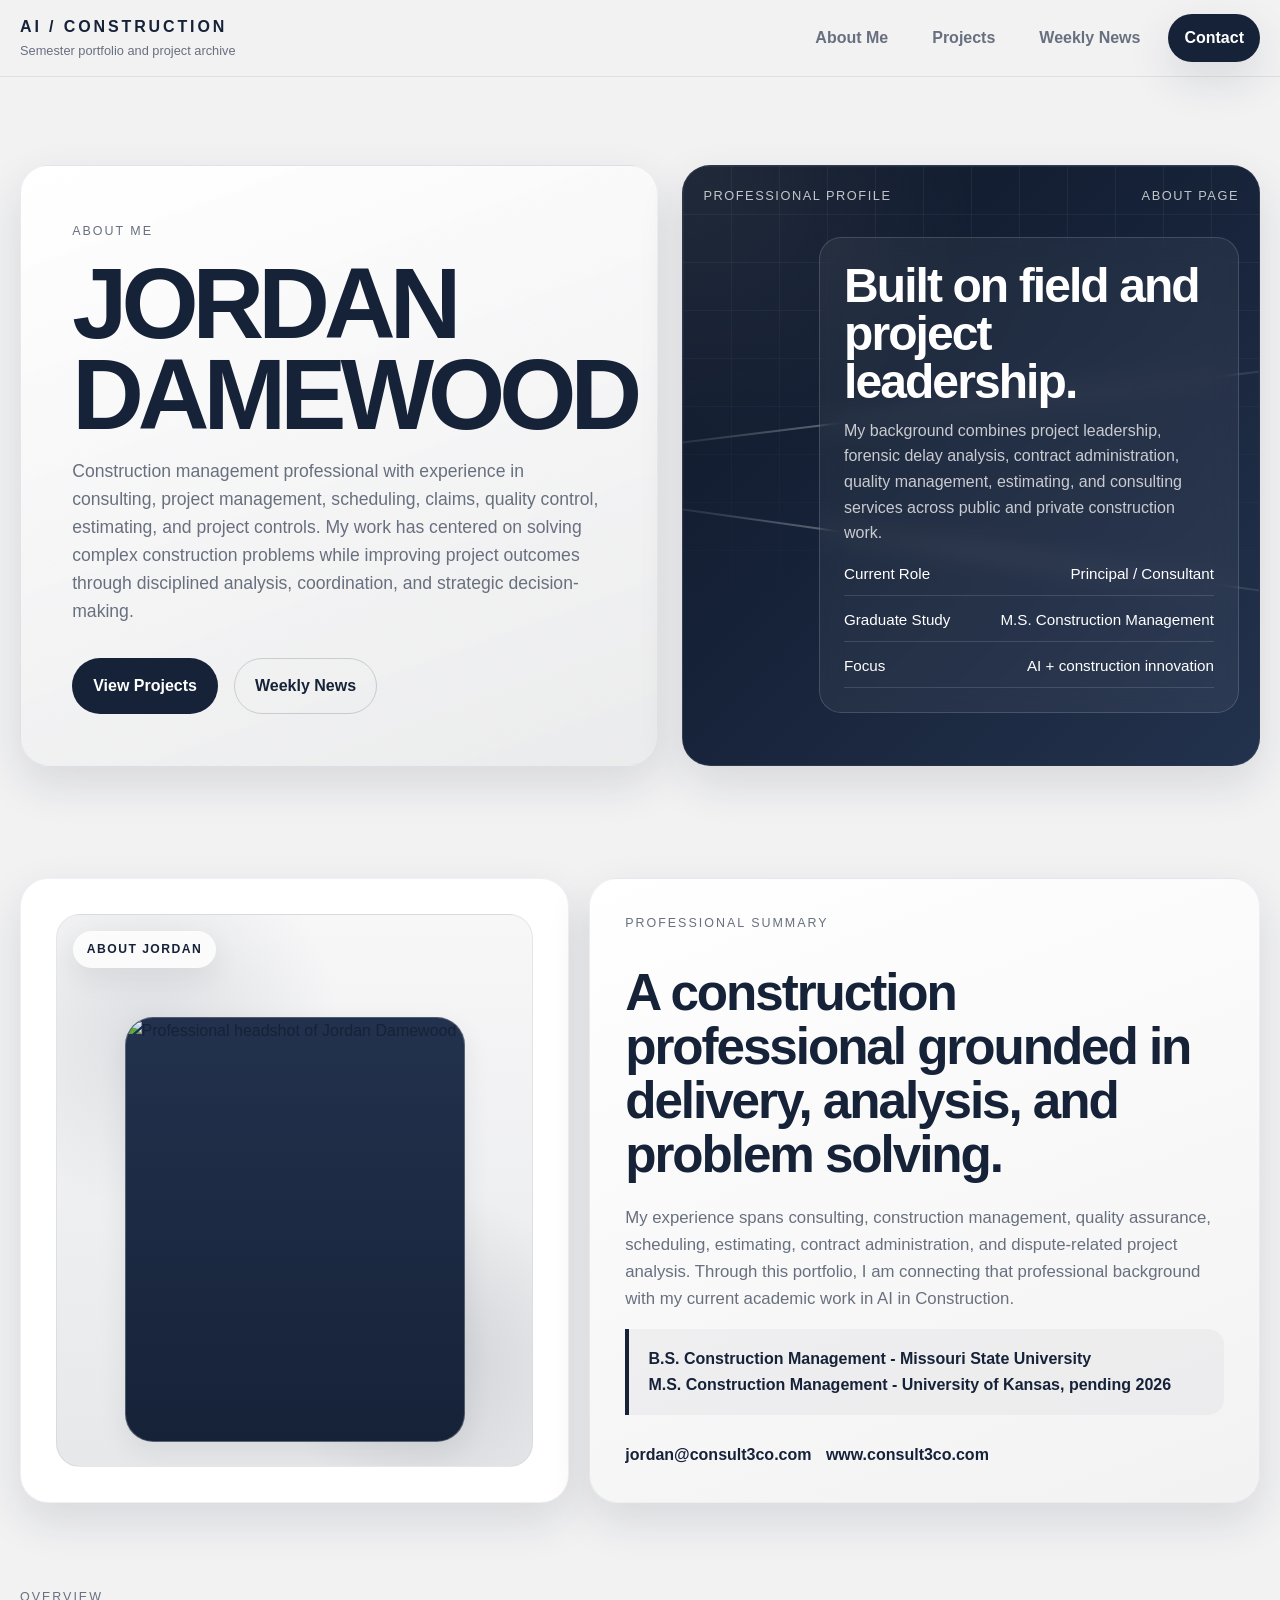
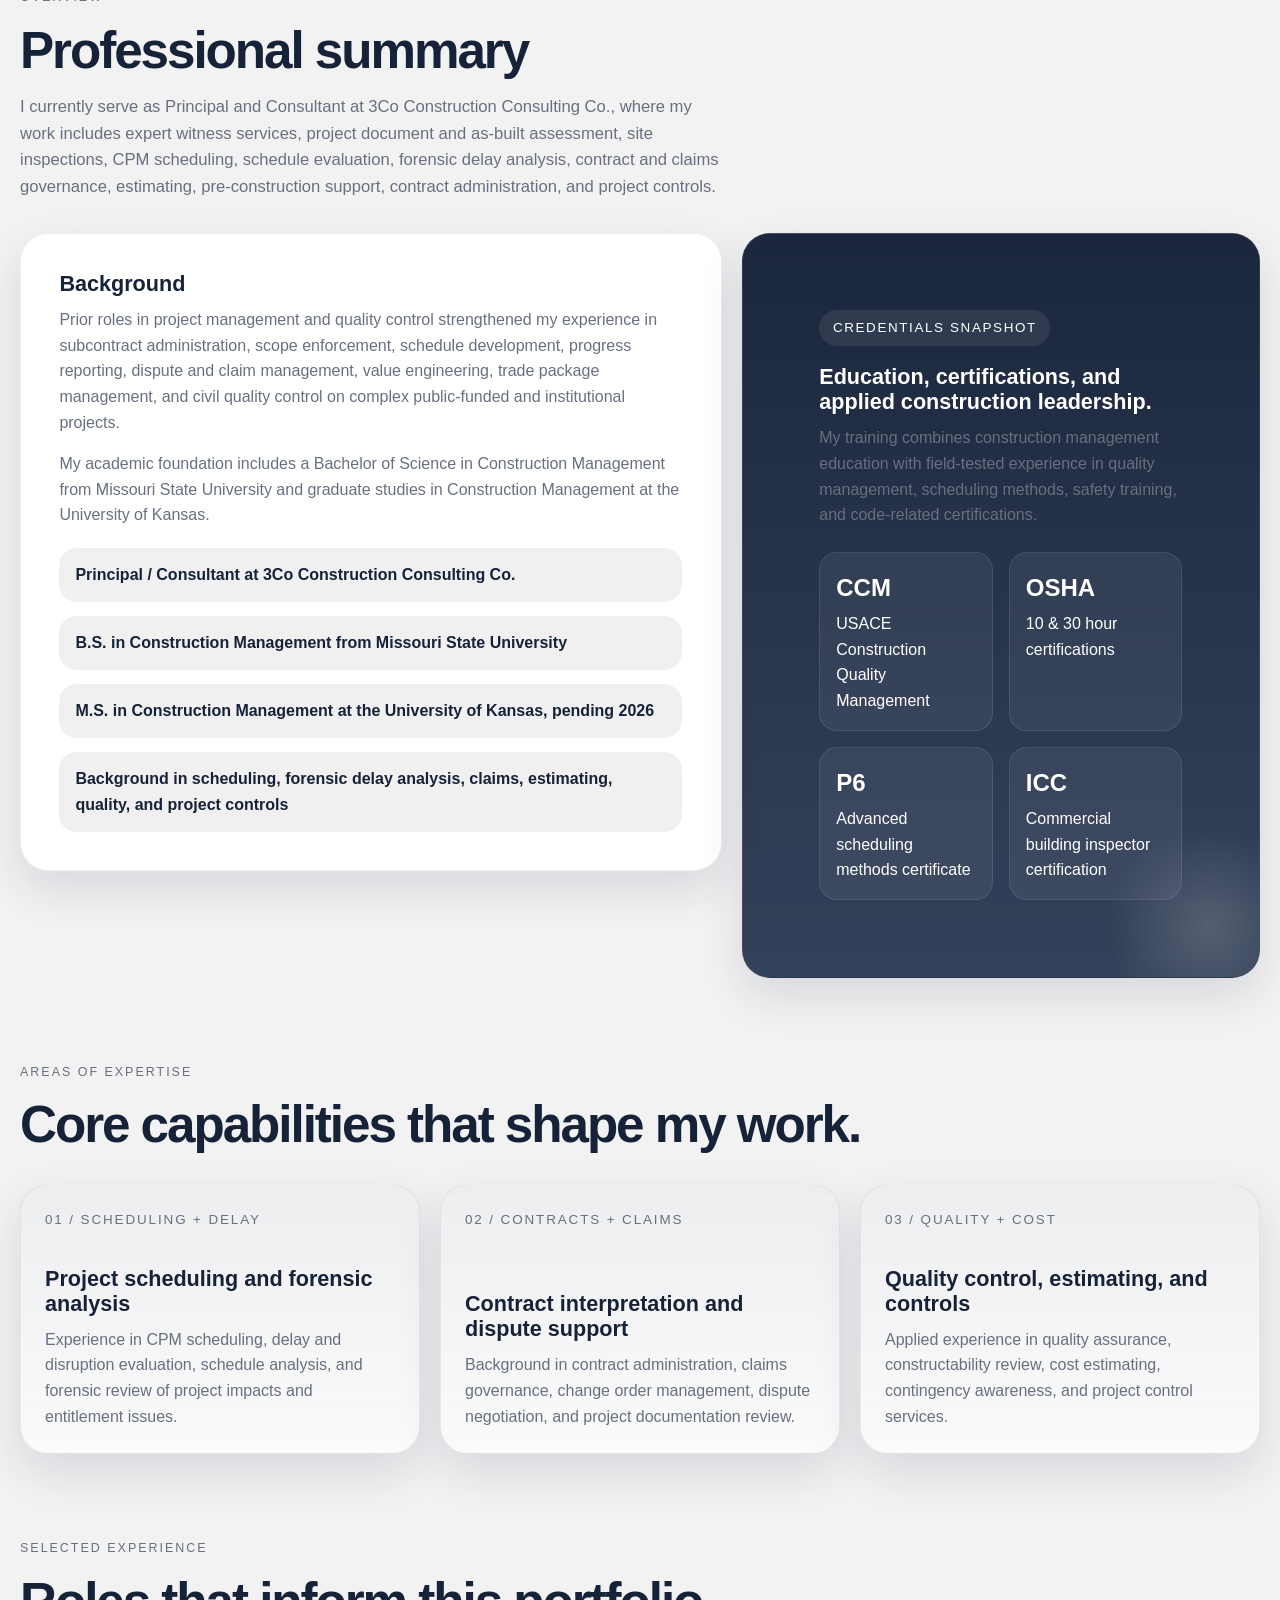
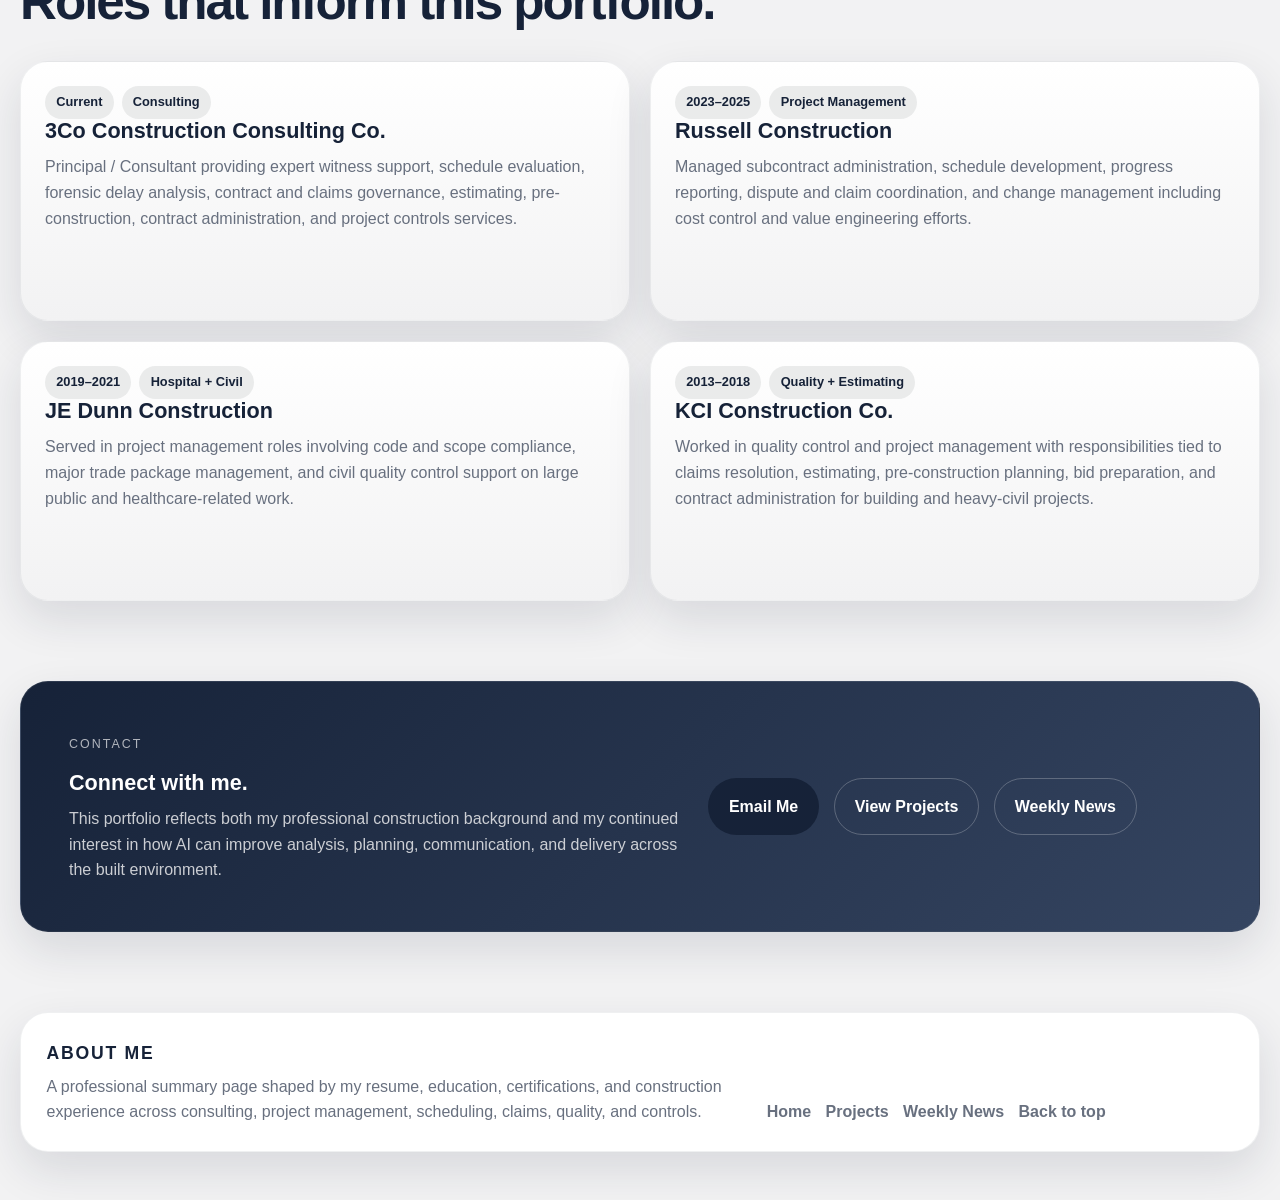
==== commit 12b1f883: "Update about.html" ====
--- a/about.html
+++ b/about.html
@@ -31,19 +31,13 @@
             <span class="eyebrow">About Me</span>
             <h1 class="hero-title">Jordan<br />Damewood</h1>
             <p class="hero-description">
-              Construction Claims and Schedule Delay Analyst
+              Construction management professional with experience in consulting, project management, scheduling, claims, quality control, estimating, and project controls. My work has centered on solving complex construction problems while improving project outcomes through disciplined analysis, coordination, and strategic decision-making.
             </p>
             <div class="hero-actions">
               <a class="button button-primary" href="projects.html">View Projects</a>
               <a class="button button-secondary" href="news.html">Weekly News</a>
             </div>
           </div>
-
-          <div class="hero-meta" aria-label="Professional highlights">
-            <span class="meta-pill">Construction Claims</span>
-            <span class="meta-pill">Schedule Delay Analysis</span>
-            <span class="meta-pill">Construction Management</span>
-          </div>
         </article>
 
         <aside class="hero-visual-card" aria-label="Professional profile panel">
@@ -56,14 +50,14 @@
           </div>
 
           <div class="hero-visual-content">
-            <h2>Focused expertise.</h2>
+            <h2>Built on field and project leadership.</h2>
             <p>
-              Construction claims, schedule delay analysis, and advanced construction management study.
+              My background combines project leadership, forensic delay analysis, contract administration, quality management, estimating, and consulting services across public and private construction work.
             </p>
             <ul class="hero-visual-list">
-              <li><span>B.S.</span><span>Missouri State University</span></li>
-              <li><span>M.S.</span><span>University of Kansas</span></li>
-              <li><span>Website</span><span>consult3co.com</span></li>
+              <li><span>Current Role</span><span>Principal / Consultant</span></li>
+              <li><span>Graduate Study</span><span>M.S. Construction Management</span></li>
+              <li><span>Focus</span><span>AI + construction innovation</span></li>
             </ul>
           </div>
         </aside>
@@ -77,30 +71,20 @@
             <div class="headshot-panel">
               <div class="headshot-badge">About Jordan</div>
               <div class="headshot-frame">
-                <div class="headshot-placeholder">
-                  <div>
-                    <strong>Jordan Damewood</strong>
-                    <span>Construction Claims and Schedule Delay Analyst</span>
-                  </div>
-                </div>
+                <img src="Aragon-Headshot-Jordan-Damewood-80.jpg" alt="Professional headshot of Jordan Damewood" />
               </div>
             </div>
           </article>
 
           <article class="profile-showcase-card profile-detail-card">
             <span class="eyebrow">Professional Summary</span>
-            <h2 class="section-heading">Construction-focused background and graduate study.</h2>
+            <h2 class="section-heading">A construction professional grounded in delivery, analysis, and problem solving.</h2>
             <p class="profile-intro">
-              Jordan Damewood is a Construction Claims and Schedule Delay Analyst with an academic background in construction management and an ongoing graduate pursuit focused on advancing professional expertise in the field.
+              My experience spans consulting, construction management, quality assurance, scheduling, estimating, contract administration, and dispute-related project analysis. Through this portfolio, I am connecting that professional background with my current academic work in AI in Construction.
             </p>
             <div class="profile-quote">
               B.S. Construction Management - Missouri State University<br />
-              Pursuing M.S. Construction Management - University of Kansas
-            </div>
-            <div class="profile-tags">
-              <span class="profile-tag">Claims Analysis</span>
-              <span class="profile-tag">Schedule Delay</span>
-              <span class="profile-tag">Construction Management</span>
+              M.S. Construction Management - University of Kansas, pending 2026
             </div>
             <div class="profile-links">
               <a class="text-link" href="mailto:jordan@consult3co.com">jordan@consult3co.com</a>
@@ -111,21 +95,165 @@
       </div>
     </section>
 
+    <section class="section" id="about-overview">
+      <div class="container">
+        <span class="eyebrow">Overview</span>
+        <h2 class="section-heading">Professional summary</h2>
+        <p class="section-copy">
+          I currently serve as Principal and Consultant at 3Co Construction Consulting Co., where my work includes expert witness services, project document and as-built assessment, site inspections, CPM scheduling, schedule evaluation, forensic delay analysis, contract and claims governance, estimating, pre-construction support, contract administration, and project controls.
+        </p>
+
+        <div class="about-grid">
+          <article class="about-card">
+            <h3>Background</h3>
+            <p>
+              Prior roles in project management and quality control strengthened my experience in subcontract administration, scope enforcement, schedule development, progress reporting, dispute and claim management, value engineering, trade package management, and civil quality control on complex public-funded and institutional projects.
+            </p>
+            <p style="margin-top: 1rem;">
+              My academic foundation includes a Bachelor of Science in Construction Management from Missouri State University and graduate studies in Construction Management at the University of Kansas.
+            </p>
+
+            <ul class="about-highlights">
+              <li>Principal / Consultant at 3Co Construction Consulting Co.</li>
+              <li>B.S. in Construction Management from Missouri State University</li>
+              <li>M.S. in Construction Management at the University of Kansas, pending 2026</li>
+              <li>Background in scheduling, forensic delay analysis, claims, estimating, quality, and project controls</li>
+            </ul>
+          </article>
+
+          <article class="about-card profile-card">
+            <div class="profile-inner">
+              <div class="profile-badge">Credentials Snapshot</div>
+              <h3>Education, certifications, and applied construction leadership.</h3>
+              <p>
+                My training combines construction management education with field-tested experience in quality management, scheduling methods, safety training, and code-related certifications.
+              </p>
+
+              <div class="profile-stats">
+                <div class="stat">
+                  <strong>CCM</strong>
+                  <span>USACE Construction Quality Management</span>
+                </div>
+                <div class="stat">
+                  <strong>OSHA</strong>
+                  <span>10 &amp; 30 hour certifications</span>
+                </div>
+                <div class="stat">
+                  <strong>P6</strong>
+                  <span>Advanced scheduling methods certificate</span>
+                </div>
+                <div class="stat">
+                  <strong>ICC</strong>
+                  <span>Commercial building inspector certification</span>
+                </div>
+              </div>
+            </div>
+          </article>
+        </div>
+      </div>
+    </section>
+
+    <section class="section">
+      <div class="container">
+        <span class="eyebrow">Areas of Expertise</span>
+        <h2 class="section-heading">Core capabilities that shape my work.</h2>
+        <div class="feature-grid">
+          <article class="feature-card">
+            <span class="feature-index">01 / Scheduling + Delay</span>
+            <h3>Project scheduling and forensic analysis</h3>
+            <p>Experience in CPM scheduling, delay and disruption evaluation, schedule analysis, and forensic review of project impacts and entitlement issues.</p>
+          </article>
+
+          <article class="feature-card">
+            <span class="feature-index">02 / Contracts + Claims</span>
+            <h3>Contract interpretation and dispute support</h3>
+            <p>Background in contract administration, claims governance, change order management, dispute negotiation, and project documentation review.</p>
+          </article>
+
+          <article class="feature-card">
+            <span class="feature-index">03 / Quality + Cost</span>
+            <h3>Quality control, estimating, and controls</h3>
+            <p>Applied experience in quality assurance, constructability review, cost estimating, contingency awareness, and project control services.</p>
+          </article>
+        </div>
+      </div>
+    </section>
+
+    <section class="section">
+      <div class="container">
+        <span class="eyebrow">Selected Experience</span>
+        <h2 class="section-heading">Roles that inform this portfolio.</h2>
+        <div class="news-grid">
+          <article class="news-card">
+            <div>
+              <div class="news-meta">
+                <span class="tag">Current</span>
+                <span class="tag">Consulting</span>
+              </div>
+              <h3>3Co Construction Consulting Co.</h3>
+              <p>
+                Principal / Consultant providing expert witness support, schedule evaluation, forensic delay analysis, contract and claims governance, estimating, pre-construction, contract administration, and project controls services.
+              </p>
+            </div>
+          </article>
+
+          <article class="news-card">
+            <div>
+              <div class="news-meta">
+                <span class="tag">2023–2025</span>
+                <span class="tag">Project Management</span>
+              </div>
+              <h3>Russell Construction</h3>
+              <p>
+                Managed subcontract administration, schedule development, progress reporting, dispute and claim coordination, and change management including cost control and value engineering efforts.
+              </p>
+            </div>
+          </article>
+
+          <article class="news-card">
+            <div>
+              <div class="news-meta">
+                <span class="tag">2019–2021</span>
+                <span class="tag">Hospital + Civil</span>
+              </div>
+              <h3>JE Dunn Construction</h3>
+              <p>
+                Served in project management roles involving code and scope compliance, major trade package management, and civil quality control support on large public and healthcare-related work.
+              </p>
+            </div>
+          </article>
+
+          <article class="news-card">
+            <div>
+              <div class="news-meta">
+                <span class="tag">2013–2018</span>
+                <span class="tag">Quality + Estimating</span>
+              </div>
+              <h3>KCI Construction Co.</h3>
+              <p>
+                Worked in quality control and project management with responsibilities tied to claims resolution, estimating, pre-construction planning, bid preparation, and contract administration for building and heavy-civil projects.
+              </p>
+            </div>
+          </article>
+        </div>
+      </div>
+    </section>
+
     <section class="section" id="contact">
       <div class="container">
         <article class="cta-card">
           <div>
             <span class="eyebrow" style="color: rgba(242, 242, 243, 0.7);">Contact</span>
-            <h3>Get in touch.</h3>
+            <h3>Connect with me.</h3>
             <p>
-              Connect by email or visit the website for more information.
+              This portfolio reflects both my professional construction background and my continued interest in how AI can improve analysis, planning, communication, and delivery across the built environment.
             </p>
           </div>
 
           <div class="cta-actions">
             <a class="button button-primary" href="mailto:jordan@consult3co.com">Email Me</a>
-            <a class="button button-secondary" href="https://www.consult3co.com" target="_blank" rel="noopener noreferrer">Visit Website</a>
             <a class="button button-secondary" href="projects.html">View Projects</a>
+            <a class="button button-secondary" href="news.html">Weekly News</a>
           </div>
         </article>
       </div>
@@ -139,7 +267,7 @@
           <div>
             <div class="footer-title">About Me</div>
             <p class="footer-copy">
-              Jordan Damewood | Construction Claims and Schedule Delay Analyst
+              A professional summary page shaped by my resume, education, certifications, and construction experience across consulting, project management, scheduling, claims, quality, and controls.
             </p>
           </div>
 
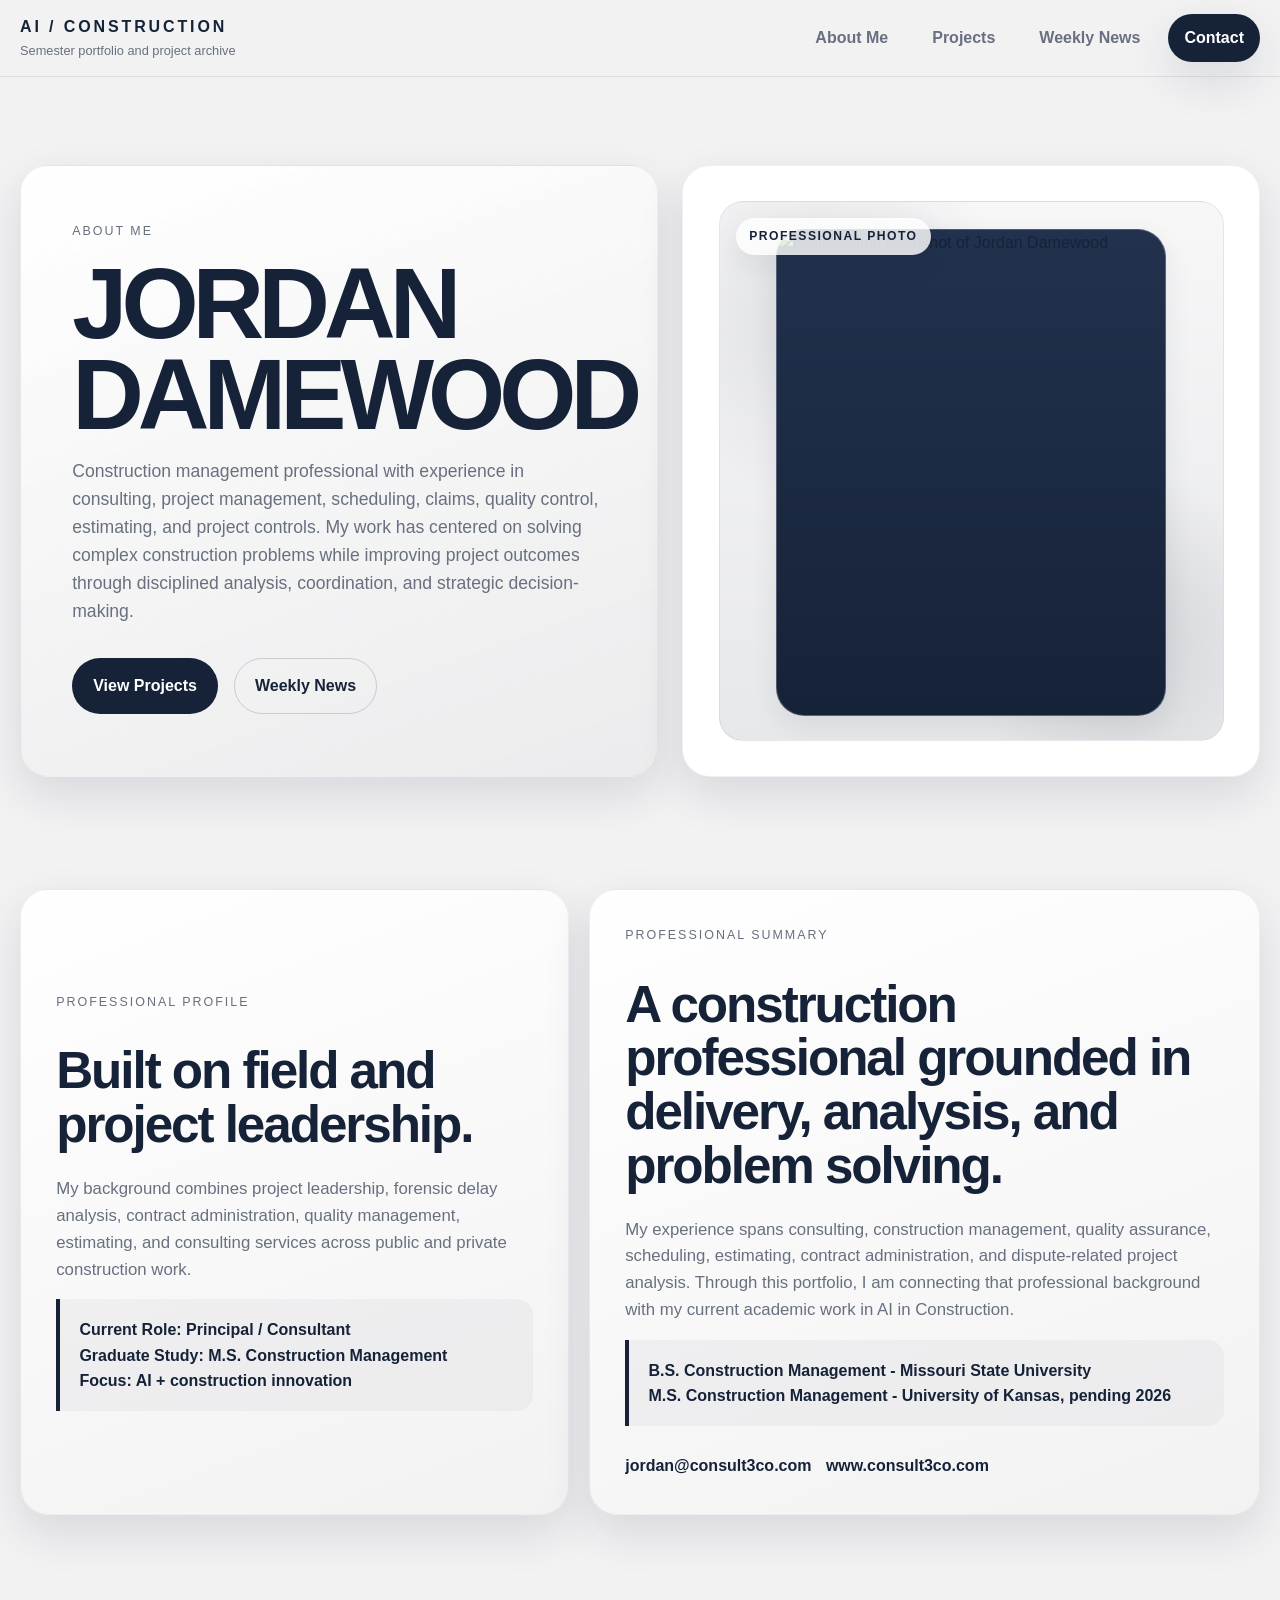
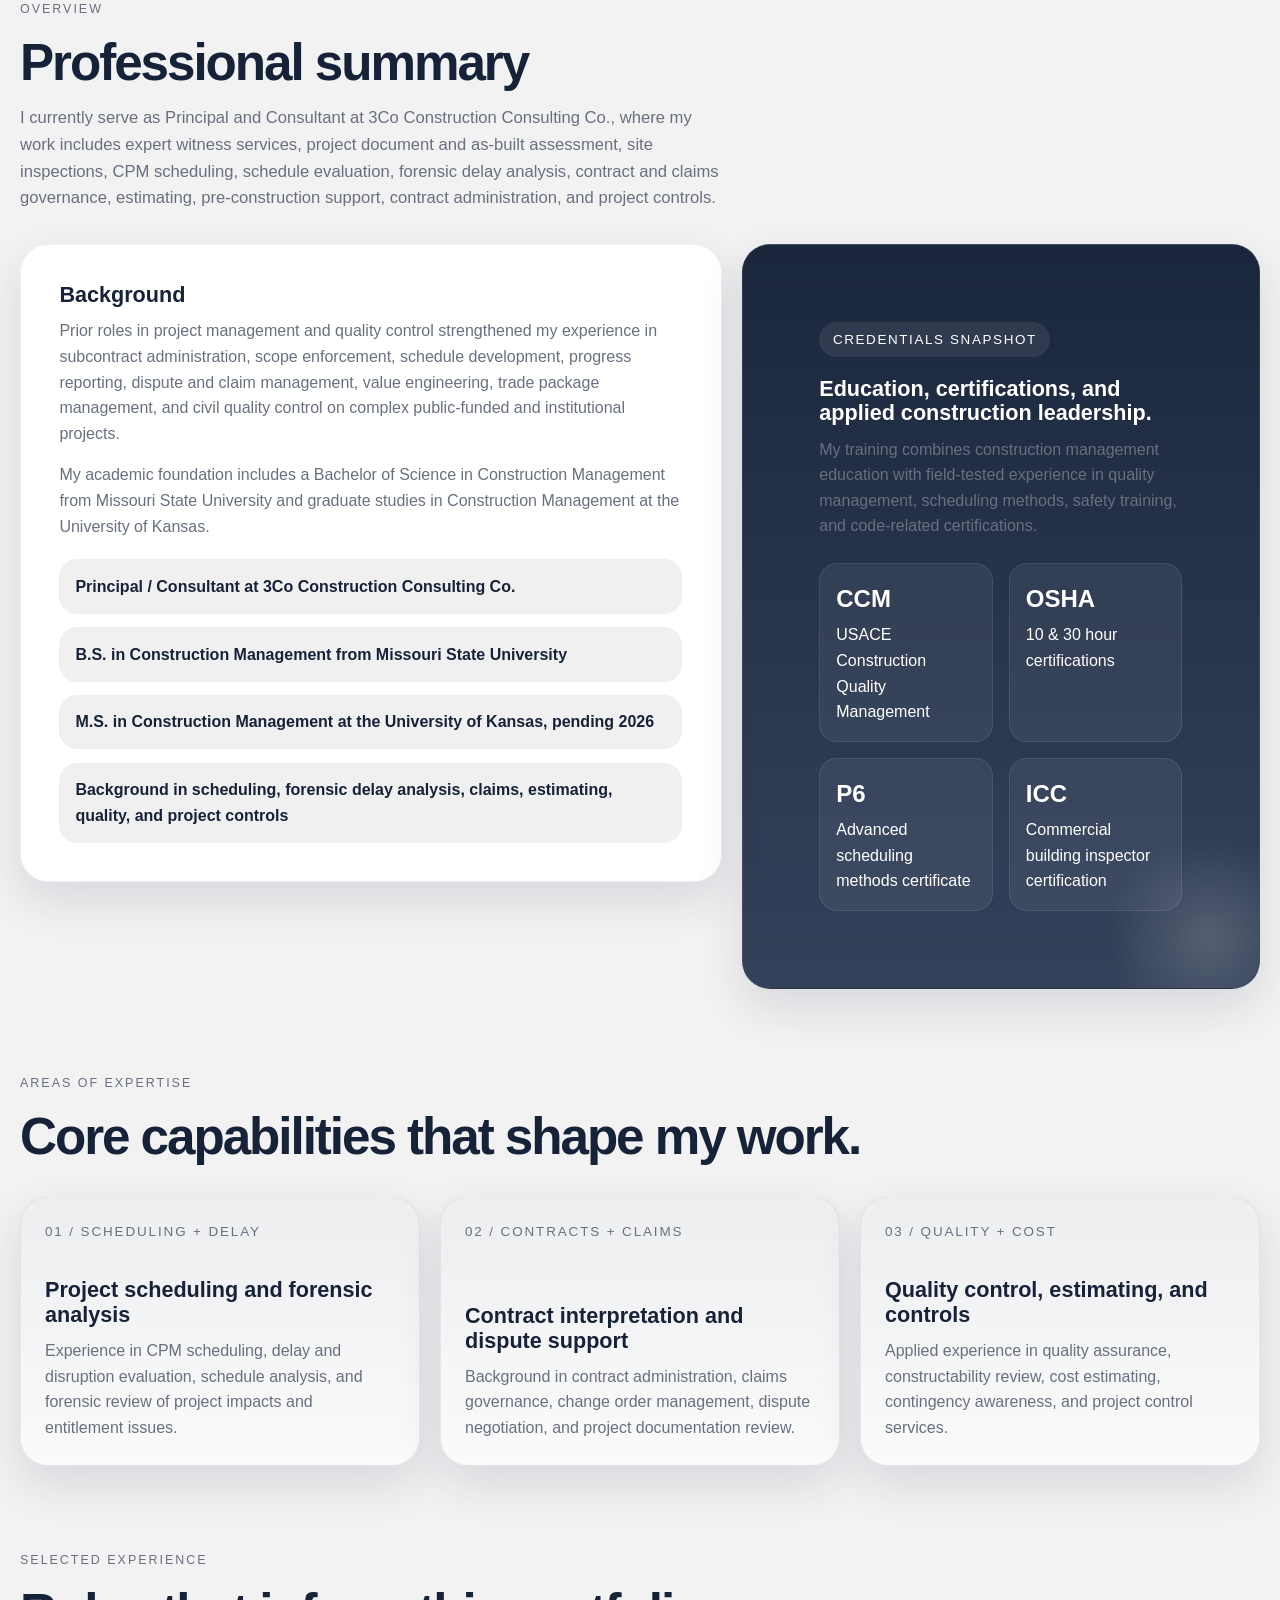
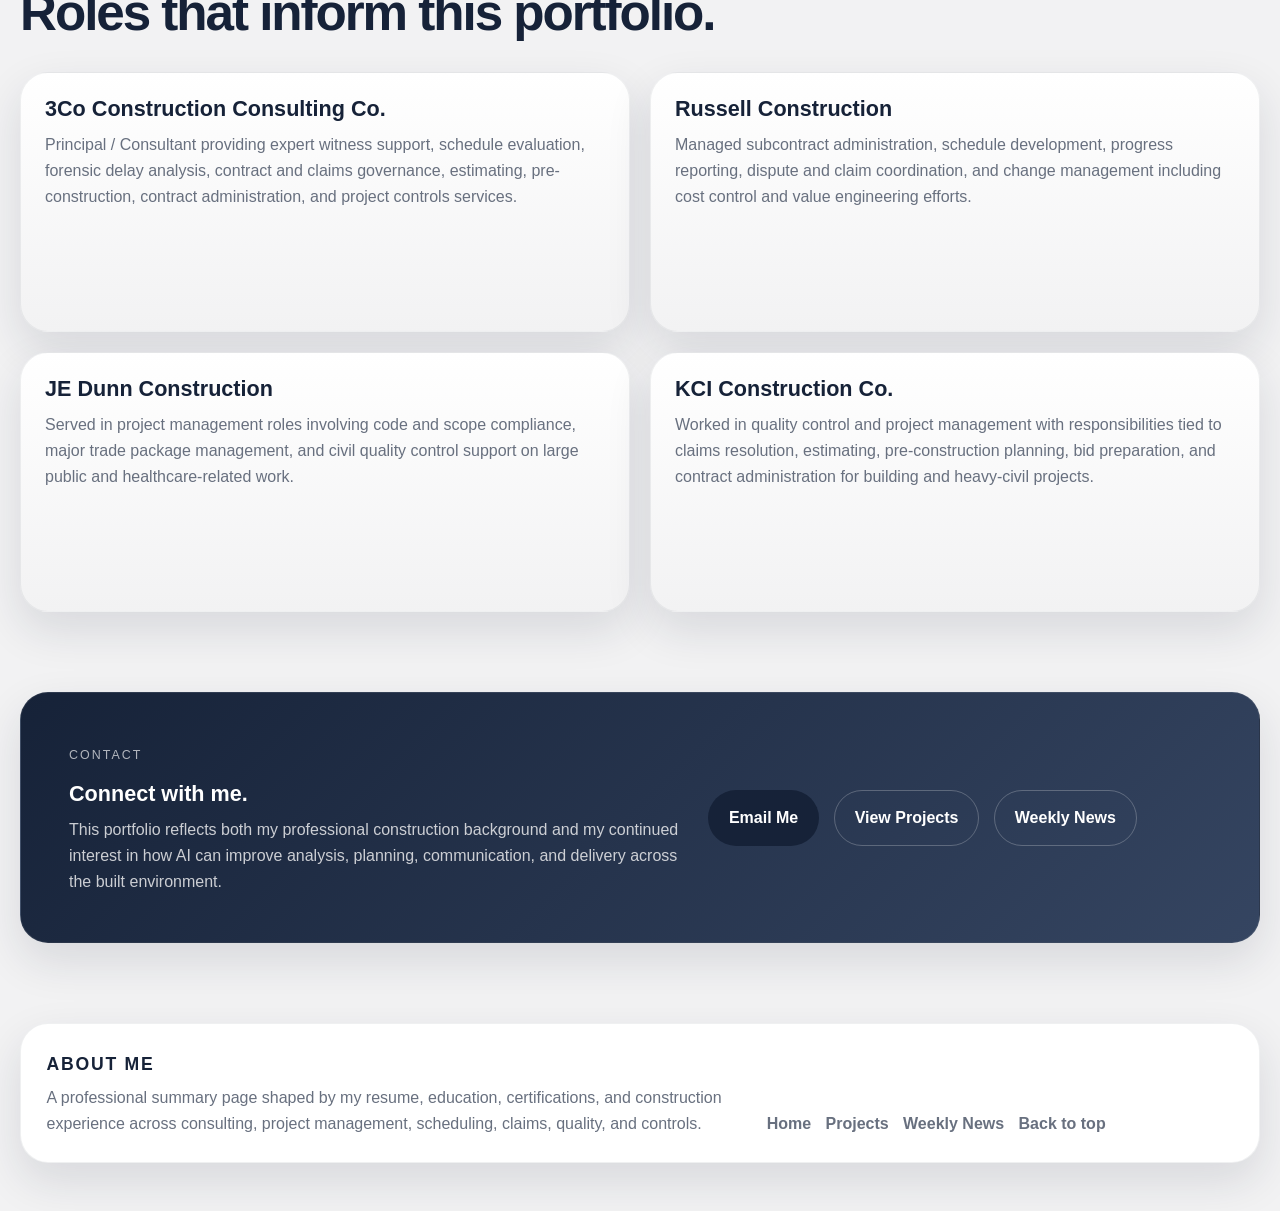
==== commit c0d68072: "Update about.html" ====
--- a/about.html
+++ b/about.html
@@ -40,39 +40,30 @@
           </div>
         </article>
 
-        <aside class="hero-visual-card" aria-label="Professional profile panel">
-          <div class="signal-grid"></div>
-          <div class="signal-lines"></div>
-
-          <div class="hero-panel-top">
-            <span>Professional Profile</span>
-            <span>About Page</span>
-          </div>
-
-          <div class="hero-visual-content">
-            <h2>Built on field and project leadership.</h2>
-            <p>
+        <aside class="profile-showcase-card">
+          <div class="headshot-panel" style="min-height: 540px;">
+            <div class="headshot-badge">Professional Photo</div>
+            <div class="headshot-frame" style="width:min(100%, 390px);">
+              <img src="https://images.squarespace-cdn.com/content/v1/69b7409d13c91a6817cc18b8/94e7ce37-c62b-4d26-899b-60520e83459f/Aragon-Headshot-Jordan-Damewood-80.jpg?format=500w" alt="Professional headshot of Jordan Damewood" />
+            </div>
+          </div>
+        </aside>
+      </div>
+    </section>
+
+    <section class="section">
+      <div class="container">
+        <div class="profile-showcase-grid">
+          <article class="profile-showcase-card profile-detail-card">
+            <span class="eyebrow">Professional Profile</span>
+            <h2 class="section-heading">Built on field and project leadership.</h2>
+            <p class="profile-intro">
               My background combines project leadership, forensic delay analysis, contract administration, quality management, estimating, and consulting services across public and private construction work.
             </p>
-            <ul class="hero-visual-list">
-              <li><span>Current Role</span><span>Principal / Consultant</span></li>
-              <li><span>Graduate Study</span><span>M.S. Construction Management</span></li>
-              <li><span>Focus</span><span>AI + construction innovation</span></li>
-            </ul>
-          </div>
-        </aside>
-      </div>
-    </section>
-
-    <section class="section">
-      <div class="container">
-        <div class="profile-showcase-grid">
-          <article class="profile-showcase-card">
-            <div class="headshot-panel">
-              <div class="headshot-badge">About Jordan</div>
-              <div class="headshot-frame">
-                <img src="Aragon-Headshot-Jordan-Damewood-80.jpg" alt="Professional headshot of Jordan Damewood" />
-              </div>
+            <div class="profile-quote">
+              Current Role: Principal / Consultant<br />
+              Graduate Study: M.S. Construction Management<br />
+              Focus: AI + construction innovation
             </div>
           </article>
 
@@ -186,10 +177,6 @@
         <div class="news-grid">
           <article class="news-card">
             <div>
-              <div class="news-meta">
-                <span class="tag">Current</span>
-                <span class="tag">Consulting</span>
-              </div>
               <h3>3Co Construction Consulting Co.</h3>
               <p>
                 Principal / Consultant providing expert witness support, schedule evaluation, forensic delay analysis, contract and claims governance, estimating, pre-construction, contract administration, and project controls services.
@@ -199,10 +186,6 @@
 
           <article class="news-card">
             <div>
-              <div class="news-meta">
-                <span class="tag">2023–2025</span>
-                <span class="tag">Project Management</span>
-              </div>
               <h3>Russell Construction</h3>
               <p>
                 Managed subcontract administration, schedule development, progress reporting, dispute and claim coordination, and change management including cost control and value engineering efforts.
@@ -212,10 +195,6 @@
 
           <article class="news-card">
             <div>
-              <div class="news-meta">
-                <span class="tag">2019–2021</span>
-                <span class="tag">Hospital + Civil</span>
-              </div>
               <h3>JE Dunn Construction</h3>
               <p>
                 Served in project management roles involving code and scope compliance, major trade package management, and civil quality control support on large public and healthcare-related work.
@@ -225,10 +204,6 @@
 
           <article class="news-card">
             <div>
-              <div class="news-meta">
-                <span class="tag">2013–2018</span>
-                <span class="tag">Quality + Estimating</span>
-              </div>
               <h3>KCI Construction Co.</h3>
               <p>
                 Worked in quality control and project management with responsibilities tied to claims resolution, estimating, pre-construction planning, bid preparation, and contract administration for building and heavy-civil projects.
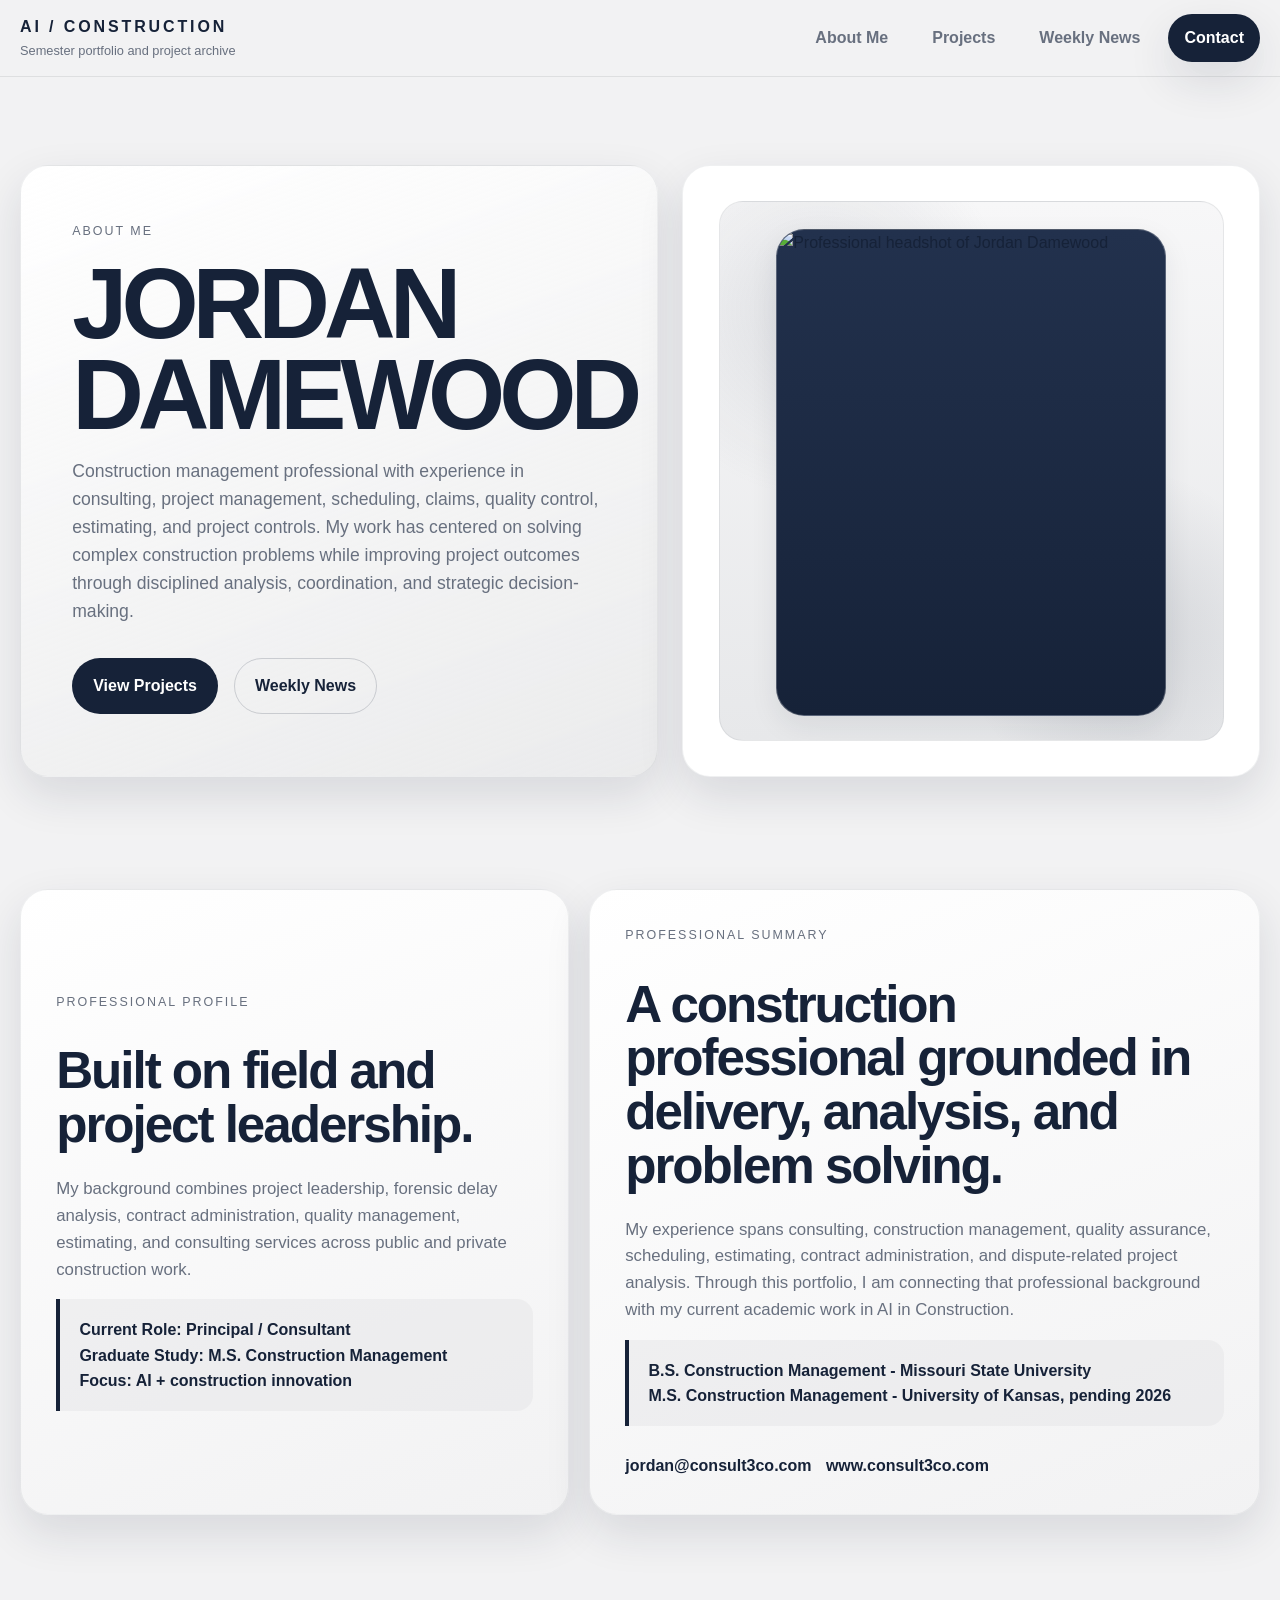
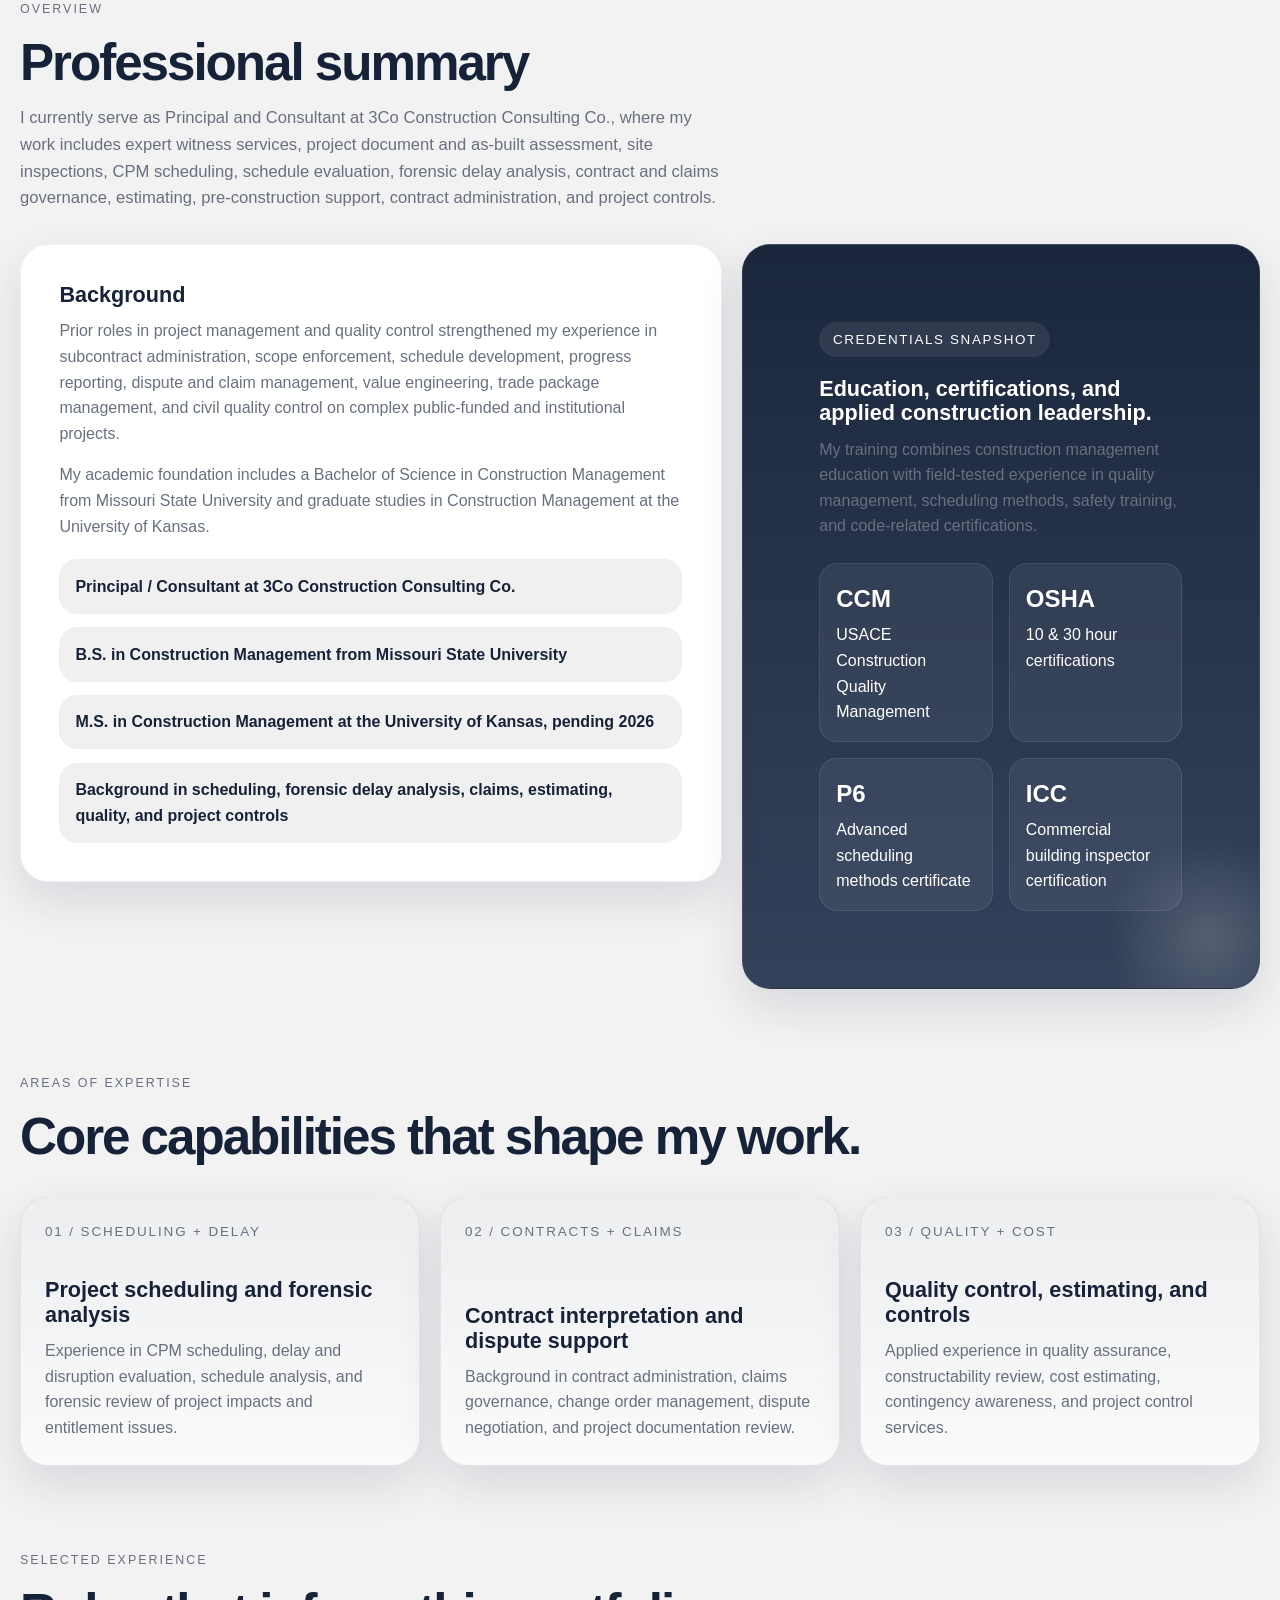
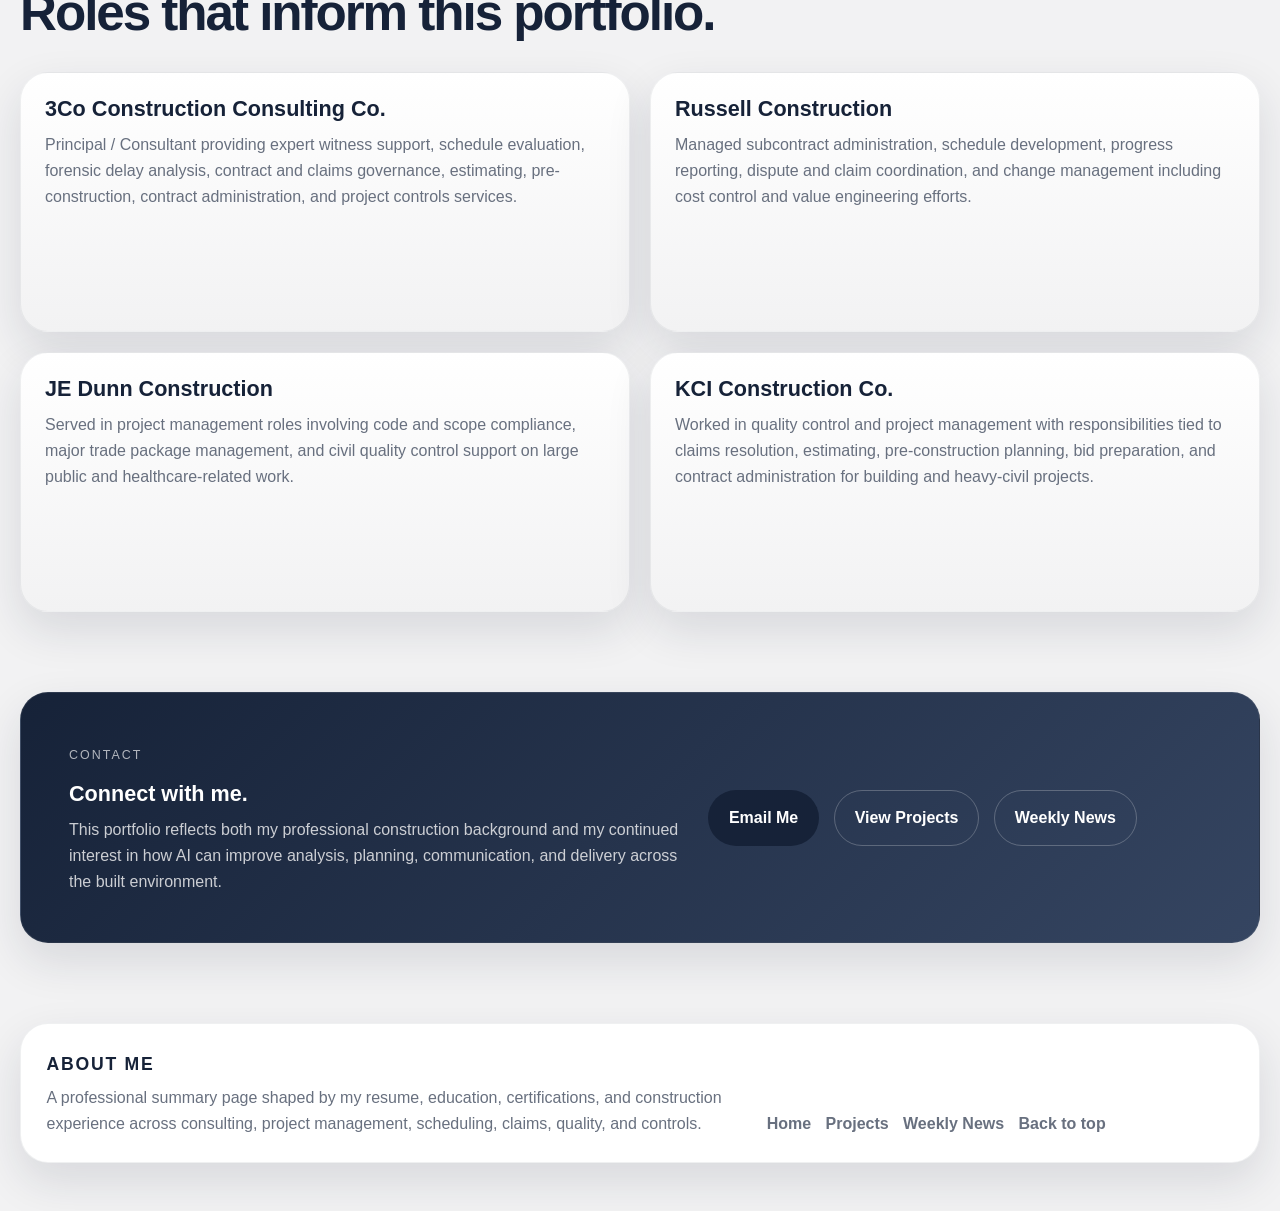
==== commit 80c0ac46: "Update about.html" ====
--- a/about.html
+++ b/about.html
@@ -42,7 +42,6 @@
 
         <aside class="profile-showcase-card">
           <div class="headshot-panel" style="min-height: 540px;">
-            <div class="headshot-badge">Professional Photo</div>
             <div class="headshot-frame" style="width:min(100%, 390px);">
               <img src="https://images.squarespace-cdn.com/content/v1/69b7409d13c91a6817cc18b8/94e7ce37-c62b-4d26-899b-60520e83459f/Aragon-Headshot-Jordan-Damewood-80.jpg?format=500w" alt="Professional headshot of Jordan Damewood" />
             </div>
